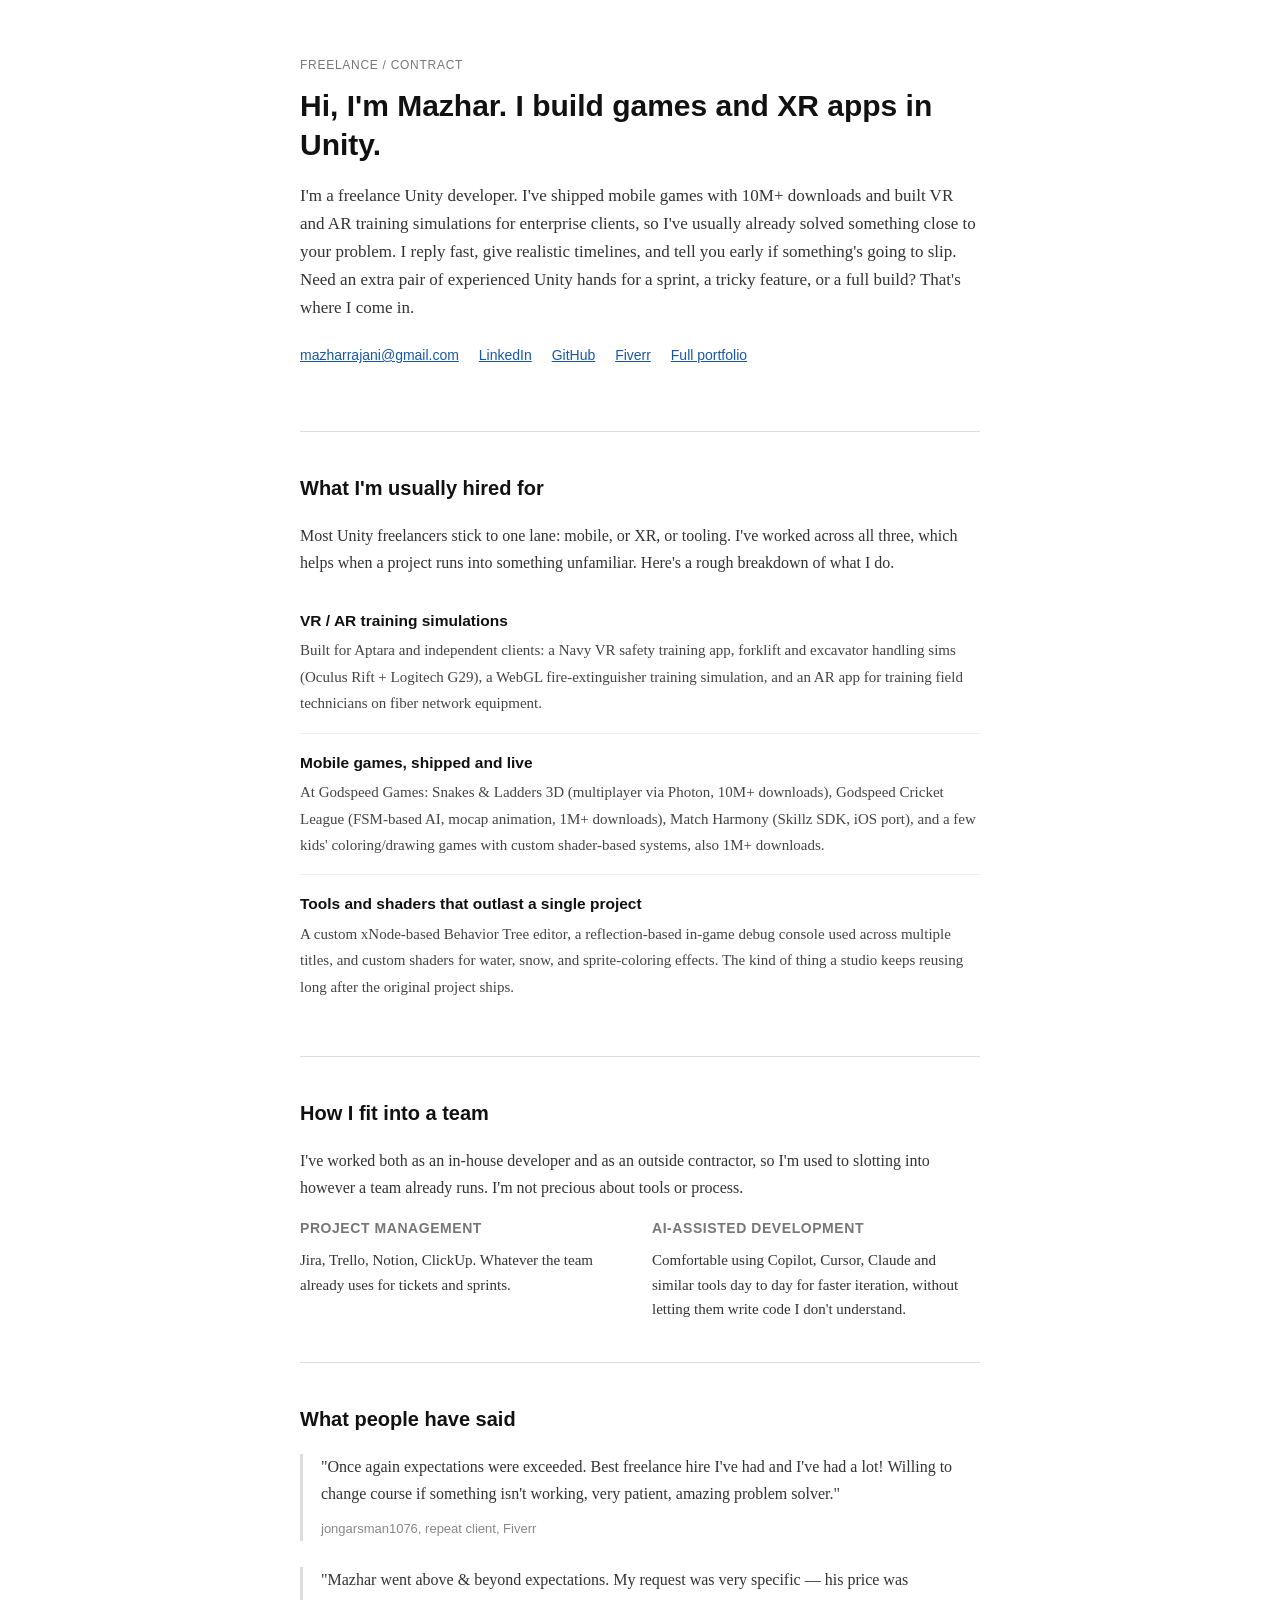
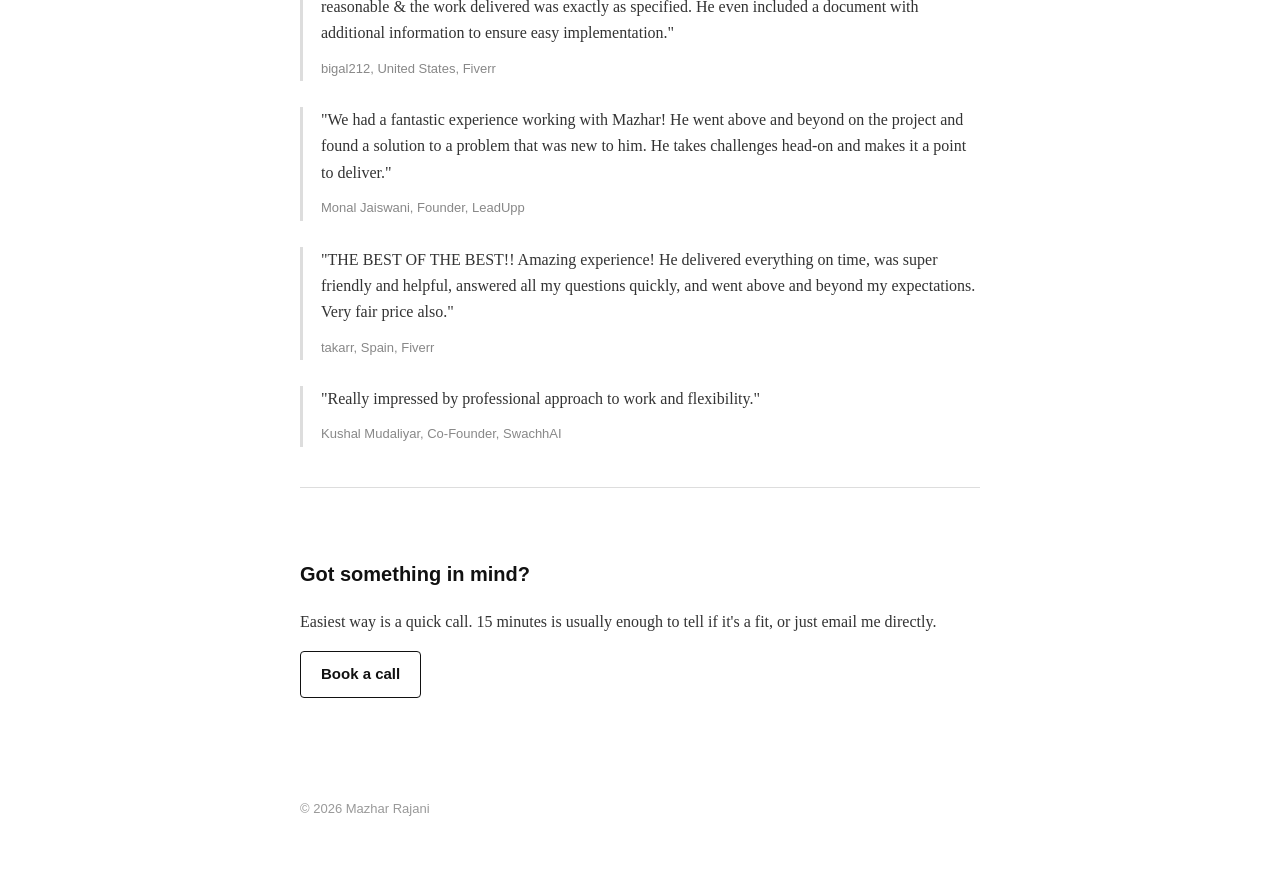
==== freelance/index.html @ adb04e21 "updates" ====
<!DOCTYPE html>
<html lang="en">
<head>
<meta charset="UTF-8">
<meta name="viewport" content="width=device-width, initial-scale=1.0">
<title>Mazhar Rajani - Freelance Unity Developer</title>
<meta name="description" content="Mazhar Rajani, freelance Unity developer. Mobile games, VR/AR training sims, custom tools and shaders.">
<style>
  body {
    margin: 0;
    padding: 0 20px;
    background: #ffffff;
    color: #222222;
    font-family: Georgia, "Times New Roman", serif;
    line-height: 1.65;
  }
  .wrap {
    max-width: 680px;
    margin: 0 auto;
  }
  a {
    color: #1857a8;
  }
  a:hover {
    color: #0d3a75;
  }
  h1, h2 {
    font-family: -apple-system, BlinkMacSystemFont, "Segoe UI", Roboto, Helvetica, Arial, sans-serif;
    font-weight: 700;
    color: #111111;
  }
  header {
    padding: 56px 0 24px;
  }
  header p.tag {
    font-family: -apple-system, BlinkMacSystemFont, "Segoe UI", Roboto, Helvetica, Arial, sans-serif;
    text-transform: uppercase;
    letter-spacing: 0.06em;
    font-size: 12px;
    color: #777;
    margin: 0 0 10px;
  }
  h1 {
    font-size: 30px;
    margin: 0 0 18px;
    line-height: 1.3;
  }
  header p.intro {
    font-size: 17px;
    color: #333;
  }
  .links {
    margin-top: 22px;
    font-family: -apple-system, BlinkMacSystemFont, "Segoe UI", Roboto, Helvetica, Arial, sans-serif;
    font-size: 14px;
  }
  .links a {
    margin-right: 16px;
  }
  hr {
    border: none;
    border-top: 1px solid #ddd;
    margin: 40px 0;
  }
  h2 {
    font-size: 20px;
    margin: 0 0 18px;
  }
  section p {
    font-size: 16px;
    color: #333;
  }
  ul.work-list {
    list-style: none;
    padding: 0;
    margin: 0;
  }
  ul.work-list li {
    padding: 16px 0;
    border-bottom: 1px solid #eee;
  }
  ul.work-list li:last-child {
    border-bottom: none;
  }
  ul.work-list .title {
    font-family: -apple-system, BlinkMacSystemFont, "Segoe UI", Roboto, Helvetica, Arial, sans-serif;
    font-weight: 700;
    font-size: 15.5px;
    color: #111;
    display: block;
    margin-bottom: 4px;
  }
  ul.work-list .detail {
    font-size: 15px;
    color: #444;
  }
  .tools-grid {
    display: grid;
    grid-template-columns: 1fr 1fr;
    gap: 24px;
  }
  @media (max-width: 500px) {
    .tools-grid { grid-template-columns: 1fr; }
  }
  .tools-grid h3 {
    font-family: -apple-system, BlinkMacSystemFont, "Segoe UI", Roboto, Helvetica, Arial, sans-serif;
    font-size: 14px;
    text-transform: uppercase;
    letter-spacing: 0.04em;
    color: #777;
    margin: 0 0 8px;
  }
  .tools-grid p {
    font-size: 15px;
    margin: 0;
    color: #333;
  }
  blockquote {
    margin: 0 0 26px;
    padding-left: 18px;
    border-left: 3px solid #ddd;
    font-size: 16px;
    color: #333;
  }
  blockquote p {
    margin: 0 0 8px;
    font-size: 16px;
    color: #333;
  }
  blockquote cite {
    font-style: normal;
    font-family: -apple-system, BlinkMacSystemFont, "Segoe UI", Roboto, Helvetica, Arial, sans-serif;
    font-size: 13px;
    color: #888;
  }
  .cta {
    padding: 30px 0 60px;
  }
  .cta p {
    font-size: 16px;
  }
  .btn {
    display: inline-block;
    font-family: -apple-system, BlinkMacSystemFont, "Segoe UI", Roboto, Helvetica, Arial, sans-serif;
    font-weight: 600;
    font-size: 15px;
    padding: 10px 20px;
    border: 1px solid #111;
    color: #111;
    text-decoration: none;
    border-radius: 4px;
  }
  .btn:hover {
    background: #111;
    color: #fff;
  }
  footer {
    padding: 24px 0 60px;
    font-family: -apple-system, BlinkMacSystemFont, "Segoe UI", Roboto, Helvetica, Arial, sans-serif;
    font-size: 13px;
    color: #999;
  }
</style>
</head>
<body>
<div class="wrap">

  <header>
    <p class="tag">Freelance / Contract</p>
    <h1>Hi, I'm Mazhar. I build games and XR apps in Unity.</h1>
    <p class="intro">I'm a freelance Unity developer. I've shipped mobile games with 10M+ downloads and built VR and AR training simulations for enterprise clients, so I've usually already solved something close to your problem. I reply fast, give realistic timelines, and tell you early if something's going to slip. Need an extra pair of experienced Unity hands for a sprint, a tricky feature, or a full build? That's where I come in.</p>
    <div class="links">
      <a href="mailto:mazharrajani@gmail.com">mazharrajani@gmail.com</a>
      <a href="https://www.linkedin.com/in/mazharrajani" target="_blank" rel="noopener">LinkedIn</a>
      <a href="https://github.com/Mazhar-Rajani" target="_blank" rel="noopener">GitHub</a>
      <a href="https://www.fiverr.com/mazharrajani" target="_blank" rel="noopener">Fiverr</a>
      <a href="https://mazhar-rajani.github.io" target="_blank" rel="noopener">Full portfolio</a>
    </div>
  </header>

  <hr>

  <section>
    <h2>What I'm usually hired for</h2>
    <p>Most Unity freelancers stick to one lane: mobile, or XR, or tooling. I've worked across all three, which helps when a project runs into something unfamiliar. Here's a rough breakdown of what I do.</p>
    <ul class="work-list">
      <li>
        <span class="title">VR / AR training simulations</span>
        <span class="detail">Built for Aptara and independent clients: a Navy VR safety training app, forklift and excavator handling sims (Oculus Rift + Logitech G29), a WebGL fire-extinguisher training simulation, and an AR app for training field technicians on fiber network equipment.</span>
      </li>
      <li>
        <span class="title">Mobile games, shipped and live</span>
        <span class="detail">At Godspeed Games: Snakes & Ladders 3D (multiplayer via Photon, 10M+ downloads), Godspeed Cricket League (FSM-based AI, mocap animation, 1M+ downloads), Match Harmony (Skillz SDK, iOS port), and a few kids' coloring/drawing games with custom shader-based systems, also 1M+ downloads.</span>
      </li>
      <li>
        <span class="title">Tools and shaders that outlast a single project</span>
        <span class="detail">A custom xNode-based Behavior Tree editor, a reflection-based in-game debug console used across multiple titles, and custom shaders for water, snow, and sprite-coloring effects. The kind of thing a studio keeps reusing long after the original project ships.</span>
      </li>
    </ul>
  </section>

  <hr>

  <section>
    <h2>How I fit into a team</h2>
    <p>I've worked both as an in-house developer and as an outside contractor, so I'm used to slotting into however a team already runs. I'm not precious about tools or process.</p>
    <div class="tools-grid">
      <div>
        <h3>Project management</h3>
        <p>Jira, Trello, Notion, ClickUp. Whatever the team already uses for tickets and sprints.</p>
      </div>
      <div>
        <h3>AI-assisted development</h3>
        <p>Comfortable using Copilot, Cursor, Claude and similar tools day to day for faster iteration, without letting them write code I don't understand.</p>
      </div>
    </div>
  </section>

  <hr>

  <section>
    <h2>What people have said</h2>
    <blockquote>
      <p>"Once again expectations were exceeded. Best freelance hire I've had and I've had a lot! Willing to change course if something isn't working, very patient, amazing problem solver."</p>
      <cite>jongarsman1076, repeat client, Fiverr</cite>
    </blockquote>
    <blockquote>
      <p>"Mazhar went above & beyond expectations. My request was very specific — his price was reasonable & the work delivered was exactly as specified. He even included a document with additional information to ensure easy implementation."</p>
      <cite>bigal212, United States, Fiverr</cite>
    </blockquote>
    <blockquote>
      <p>"We had a fantastic experience working with Mazhar! He went above and beyond on the project and found a solution to a problem that was new to him. He takes challenges head-on and makes it a point to deliver."</p>
      <cite>Monal Jaiswani, Founder, LeadUpp</cite>
    </blockquote>
    <blockquote>
      <p>"THE BEST OF THE BEST!! Amazing experience! He delivered everything on time, was super friendly and helpful, answered all my questions quickly, and went above and beyond my expectations. Very fair price also."</p>
      <cite>takarr, Spain, Fiverr</cite>
    </blockquote>
    <blockquote>
      <p>"Really impressed by professional approach to work and flexibility."</p>
      <cite>Kushal Mudaliyar, Co-Founder, SwachhAI</cite>
    </blockquote>
  </section>

  <hr>

  <section class="cta">
    <h2>Got something in mind?</h2>
    <p>Easiest way is a quick call. 15 minutes is usually enough to tell if it's a fit, or just email me directly.</p>
    <p><a class="btn" href="https://calendly.com/mazharrajani" target="_blank" rel="noopener">Book a call</a></p>
  </section>

  <footer>© 2026 Mazhar Rajani</footer>

</div>
</body>
</html>
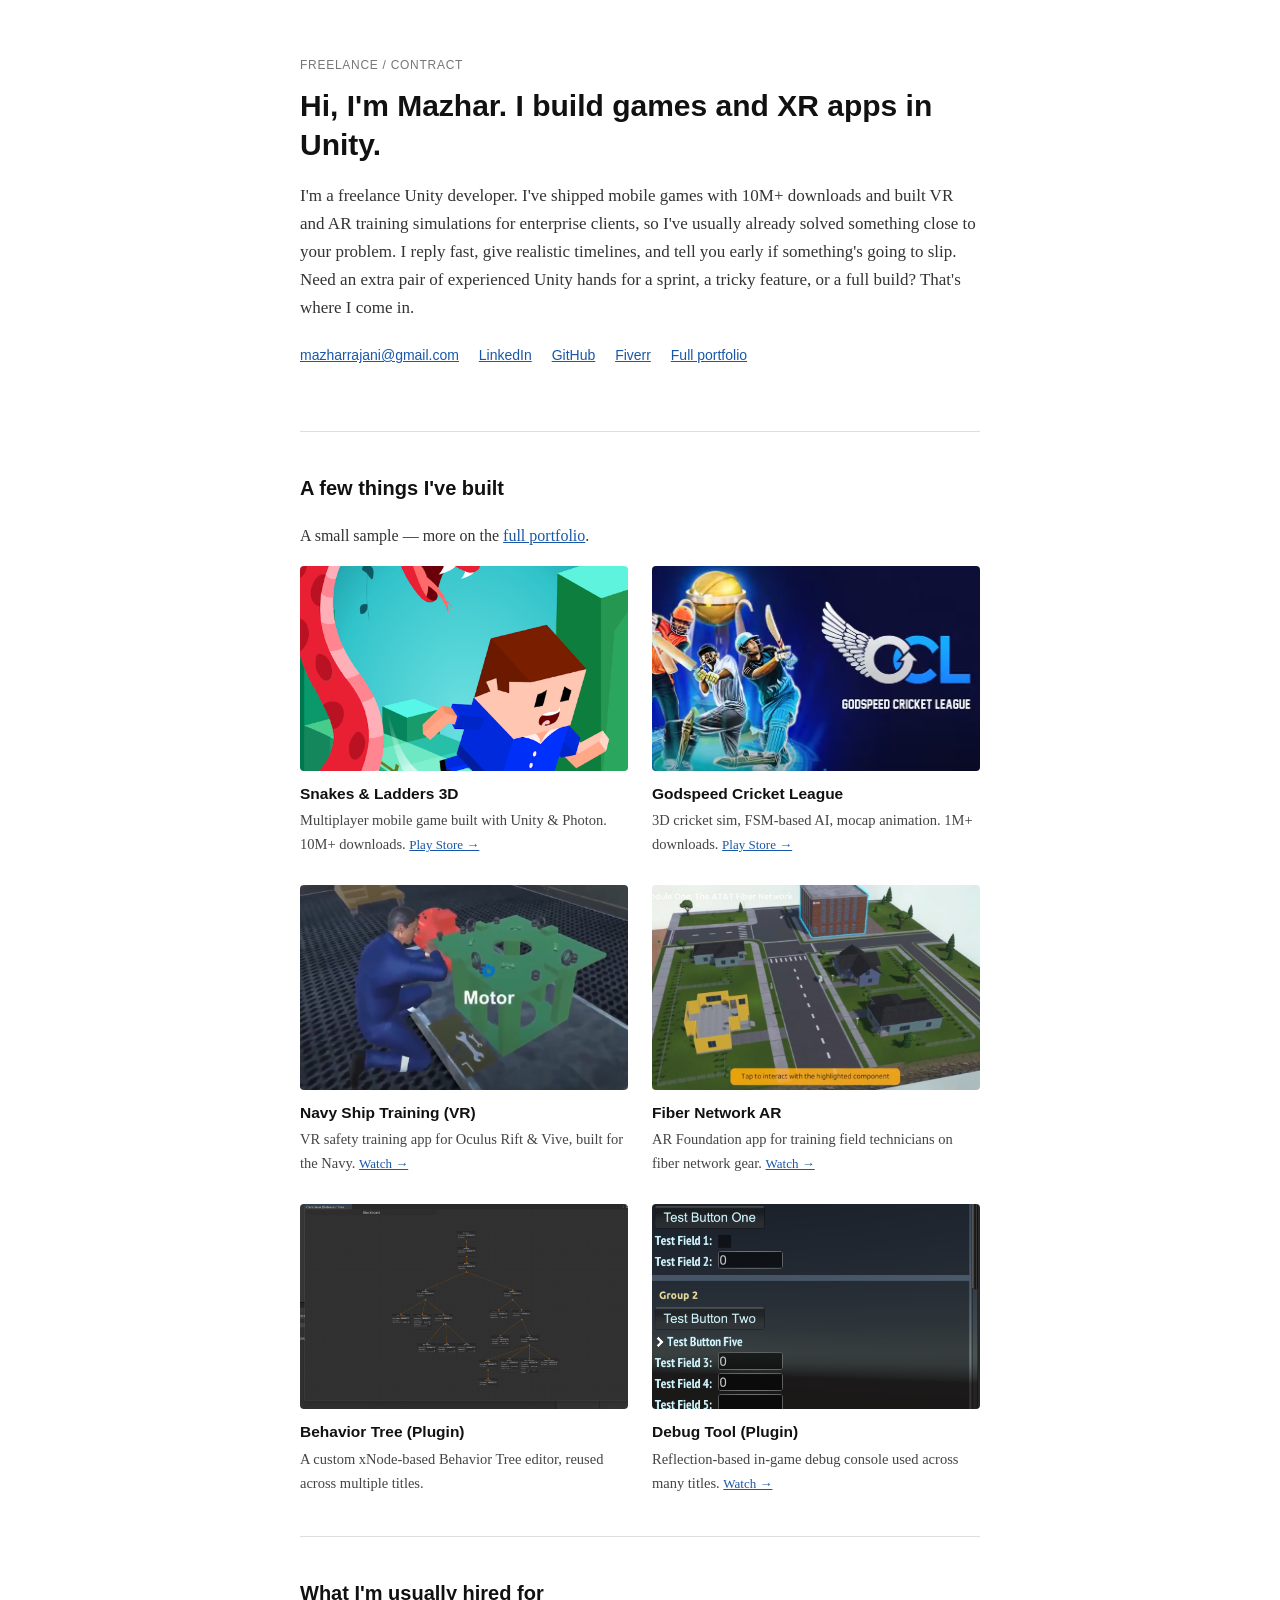
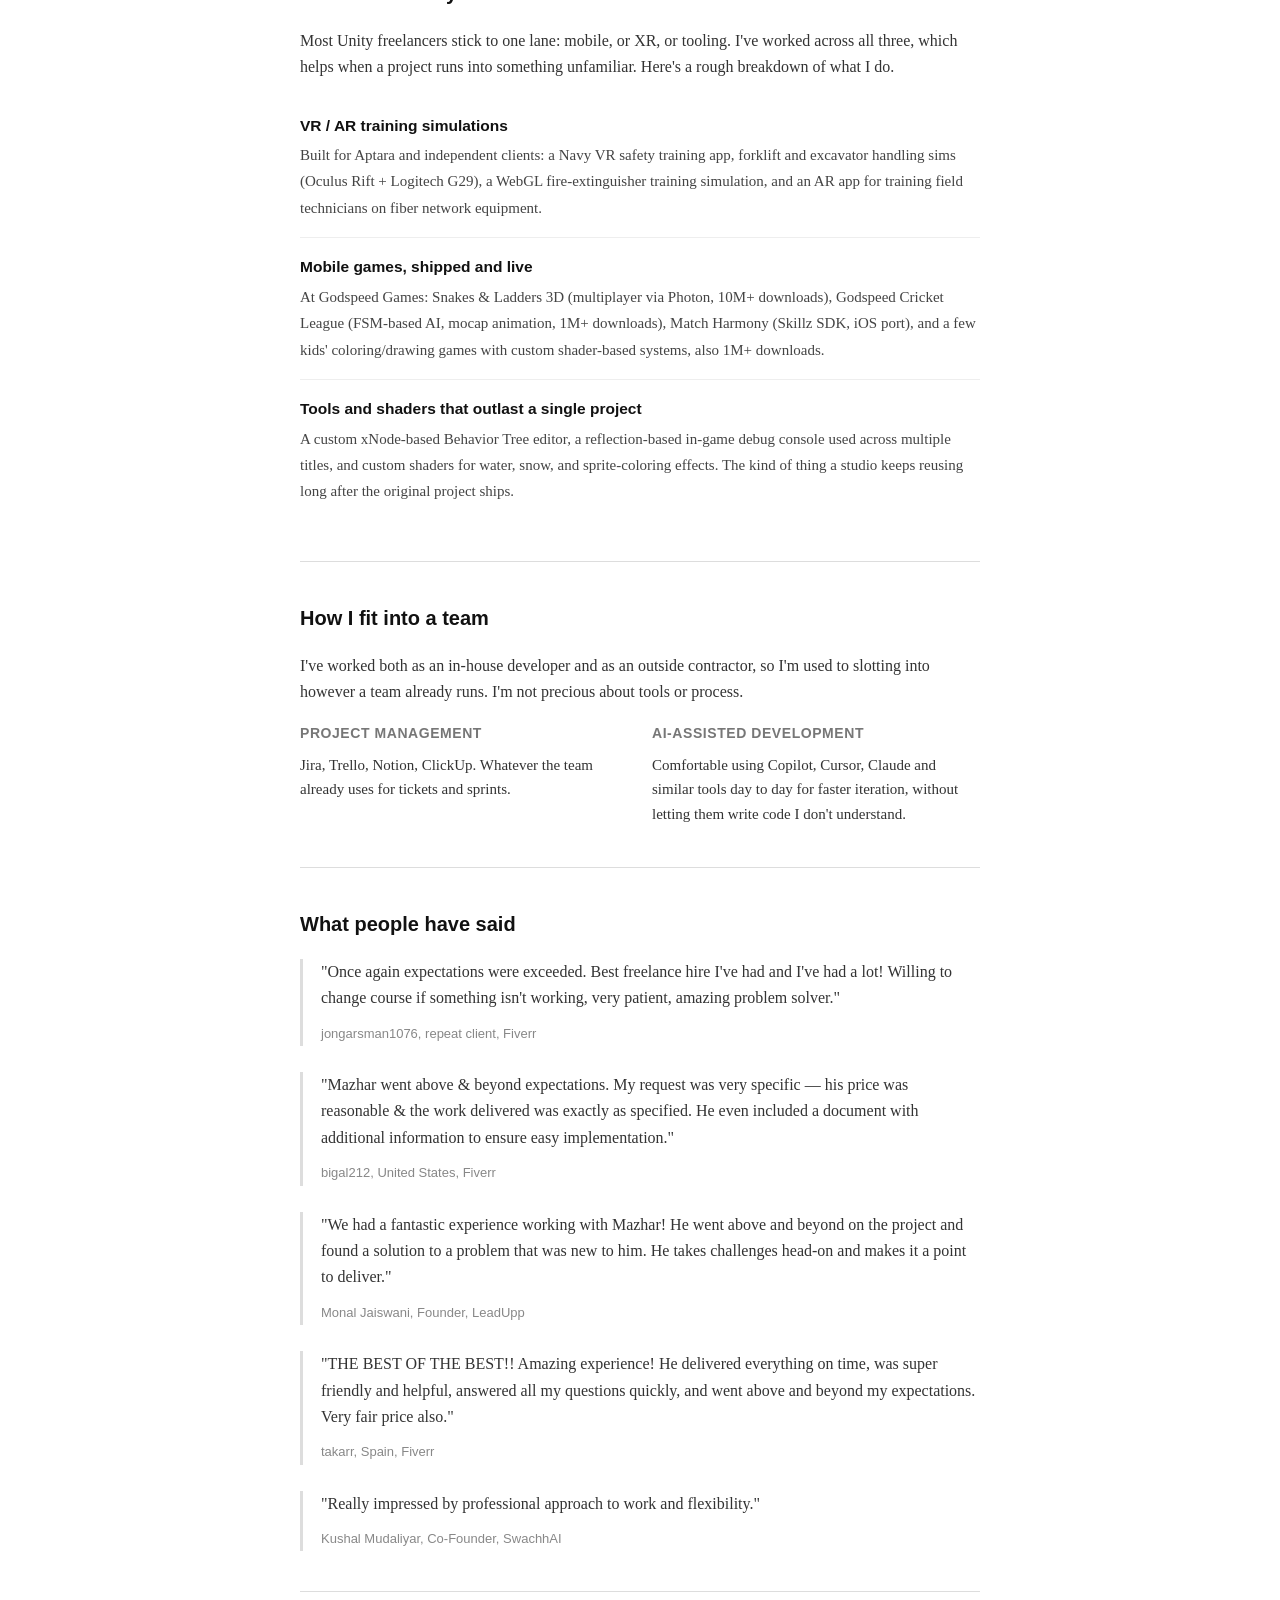
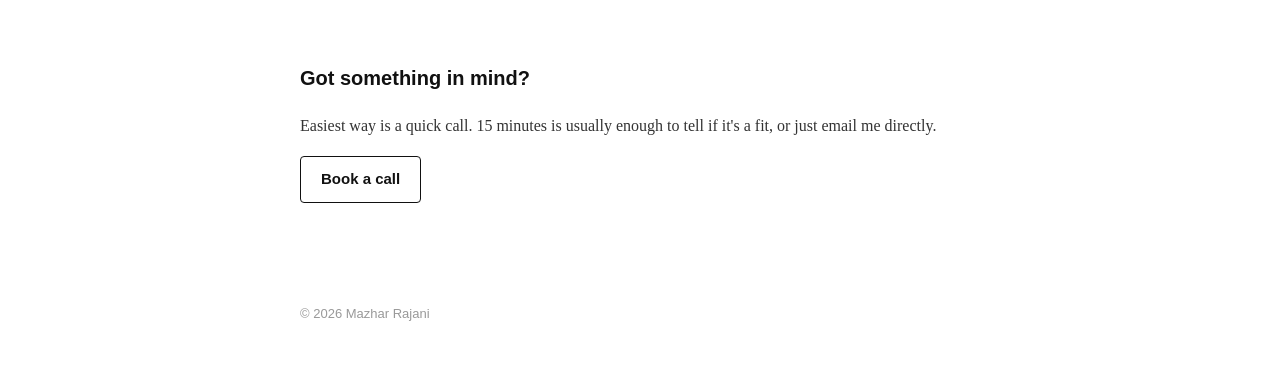
==== commit 21bebbd2: "Pre-format snapshot: commit outstanding work Committed before wiping the machine so nothing local is" ====
--- a/freelance/index.html
+++ b/freelance/index.html
@@ -102,6 +102,37 @@
   @media (max-width: 500px) {
     .tools-grid { grid-template-columns: 1fr; }
   }
+  .proj-grid {
+    display: grid;
+    grid-template-columns: 1fr 1fr;
+    gap: 28px 24px;
+  }
+  @media (max-width: 500px) {
+    .proj-grid { grid-template-columns: 1fr; }
+  }
+  .proj-card .proj-thumb {
+    display: block;
+    aspect-ratio: 16 / 10;
+    border-radius: 4px;
+    background-size: cover;
+    background-position: center;
+    background-color: #eee;
+  }
+  .proj-card p.proj-title {
+    font-family: -apple-system, BlinkMacSystemFont, "Segoe UI", Roboto, Helvetica, Arial, sans-serif;
+    font-weight: 700;
+    font-size: 15.5px;
+    color: #111;
+    margin: 10px 0 3px;
+  }
+  .proj-card p.proj-desc {
+    font-size: 14.5px;
+    color: #444;
+    margin: 0;
+  }
+  .proj-card p.proj-desc a {
+    font-size: 13px;
+  }
   .tools-grid h3 {
     font-family: -apple-system, BlinkMacSystemFont, "Segoe UI", Roboto, Helvetica, Arial, sans-serif;
     font-size: 14px;
@@ -177,6 +208,45 @@
       <a href="https://mazhar-rajani.github.io" target="_blank" rel="noopener">Full portfolio</a>
     </div>
   </header>
+
+  <hr>
+
+  <section>
+    <h2>A few things I've built</h2>
+    <p>A small sample &mdash; more on the <a href="https://mazhar-rajani.github.io" target="_blank" rel="noopener">full portfolio</a>.</p>
+    <div class="proj-grid">
+      <div class="proj-card">
+        <a class="proj-thumb" style="background-image:url('../assets/img/snl.png');" href="https://play.google.com/store/apps/details?id=com.idz.snakes.and.ladders.dice.board.games" target="_blank" rel="noopener"></a>
+        <p class="proj-title">Snakes & Ladders 3D</p>
+        <p class="proj-desc">Multiplayer mobile game built with Unity &amp; Photon. 10M+ downloads. <a href="https://play.google.com/store/apps/details?id=com.idz.snakes.and.ladders.dice.board.games" target="_blank" rel="noopener">Play Store &rarr;</a></p>
+      </div>
+      <div class="proj-card">
+        <a class="proj-thumb" style="background-image:url('../assets/img/gcl_1.png');" href="https://play.google.com/store/apps/details?id=com.godspeedgames.cricket" target="_blank" rel="noopener"></a>
+        <p class="proj-title">Godspeed Cricket League</p>
+        <p class="proj-desc">3D cricket sim, FSM-based AI, mocap animation. 1M+ downloads. <a href="https://play.google.com/store/apps/details?id=com.godspeedgames.cricket" target="_blank" rel="noopener">Play Store &rarr;</a></p>
+      </div>
+      <div class="proj-card">
+        <a class="proj-thumb" style="background-image:url('../assets/img/navy.png');" href="https://drive.google.com/file/d/1Udq8XPvte34j7uvpOfdeYWXh8hXE-z3F/view?usp=share_link" target="_blank" rel="noopener"></a>
+        <p class="proj-title">Navy Ship Training (VR)</p>
+        <p class="proj-desc">VR safety training app for Oculus Rift &amp; Vive, built for the Navy. <a href="https://drive.google.com/file/d/1Udq8XPvte34j7uvpOfdeYWXh8hXE-z3F/view?usp=share_link" target="_blank" rel="noopener">Watch &rarr;</a></p>
+      </div>
+      <div class="proj-card">
+        <a class="proj-thumb" style="background-image:url('../assets/img/fiber.jpg');" href="https://drive.google.com/file/d/1scSpaKQw1y_bJedtHDsHmkkl8OHkrGXG/view?usp=sharing" target="_blank" rel="noopener"></a>
+        <p class="proj-title">Fiber Network AR</p>
+        <p class="proj-desc">AR Foundation app for training field technicians on fiber network gear. <a href="https://drive.google.com/file/d/1scSpaKQw1y_bJedtHDsHmkkl8OHkrGXG/view?usp=sharing" target="_blank" rel="noopener">Watch &rarr;</a></p>
+      </div>
+      <div class="proj-card">
+        <div class="proj-thumb" style="background-image:url('../assets/img/bt.png');"></div>
+        <p class="proj-title">Behavior Tree (Plugin)</p>
+        <p class="proj-desc">A custom xNode-based Behavior Tree editor, reused across multiple titles.</p>
+      </div>
+      <div class="proj-card">
+        <a class="proj-thumb" style="background-image:url('../assets/img/devtool.png');" href="https://drive.google.com/file/d/1FywCTrSqEVWQd4TdiFviIB8CPfP20DFM/view?usp=share_link" target="_blank" rel="noopener"></a>
+        <p class="proj-title">Debug Tool (Plugin)</p>
+        <p class="proj-desc">Reflection-based in-game debug console used across many titles. <a href="https://drive.google.com/file/d/1FywCTrSqEVWQd4TdiFviIB8CPfP20DFM/view?usp=share_link" target="_blank" rel="noopener">Watch &rarr;</a></p>
+      </div>
+    </div>
+  </section>
 
   <hr>
 
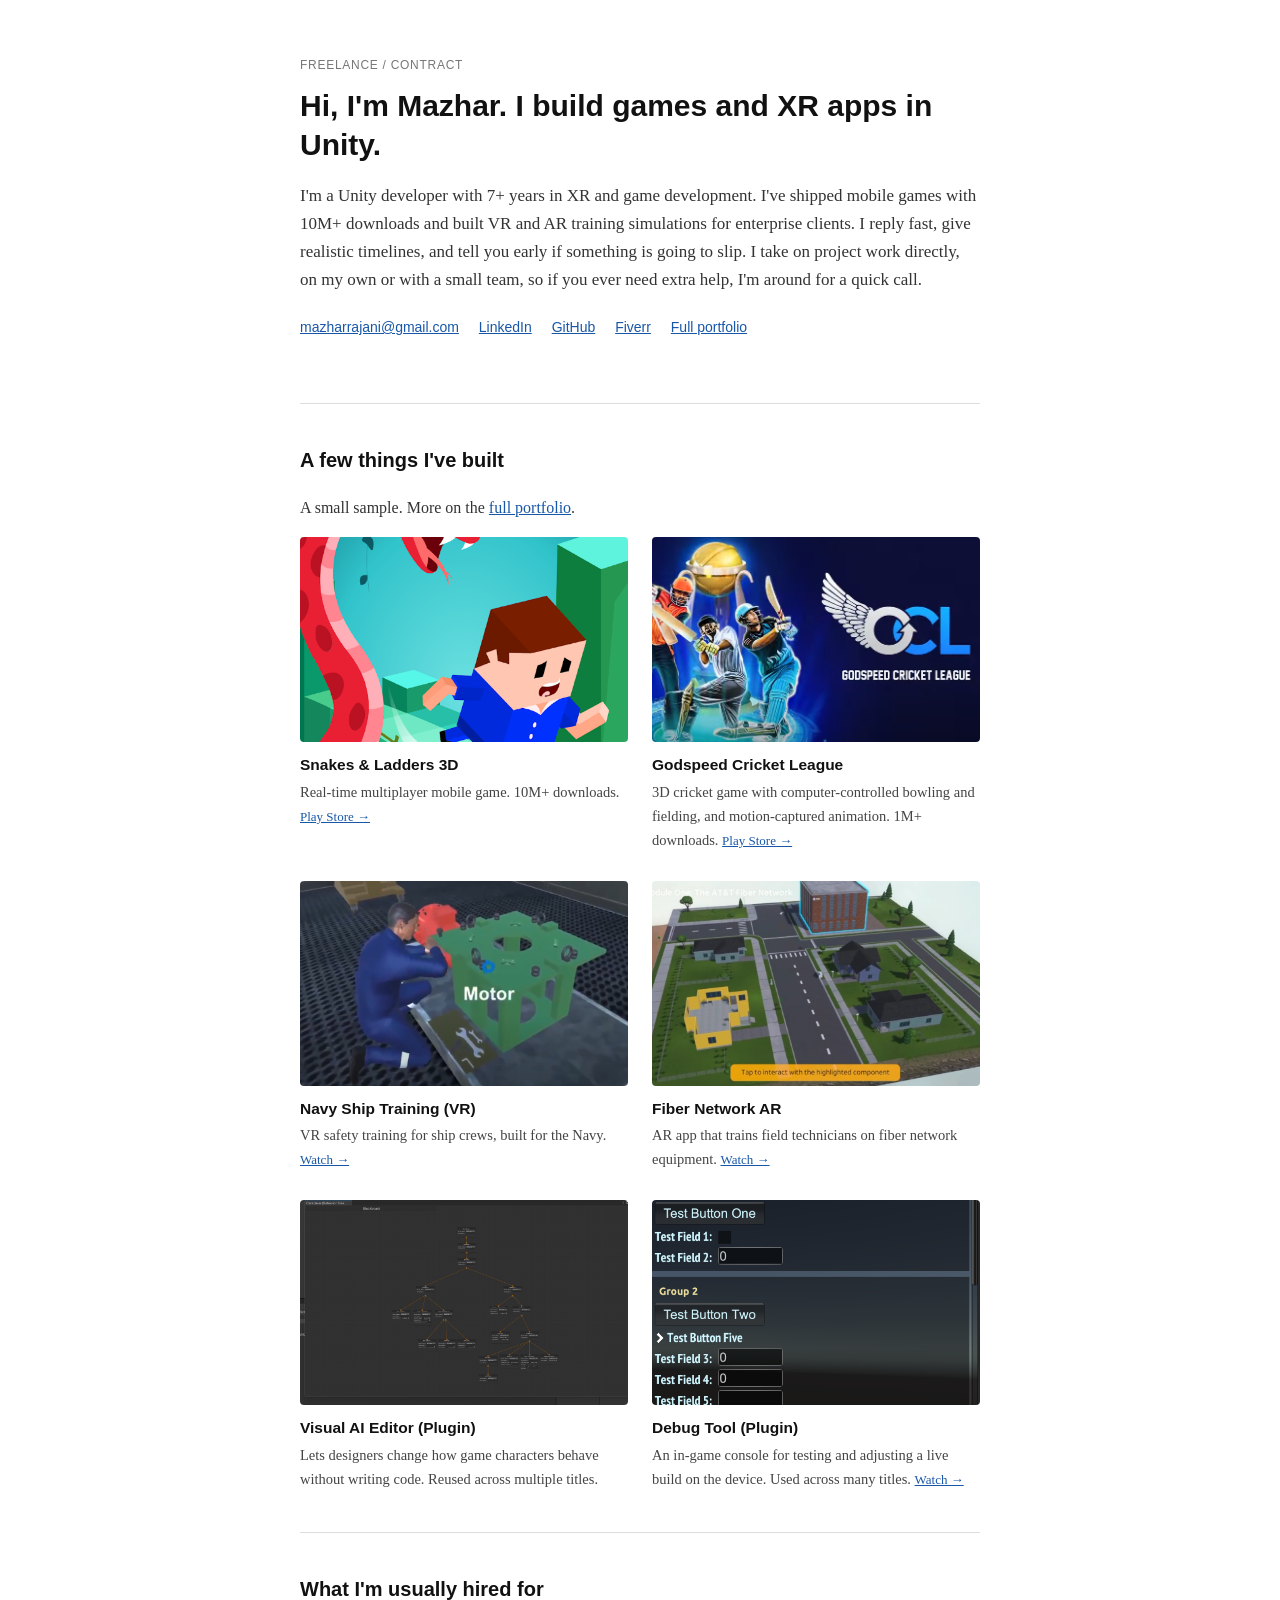
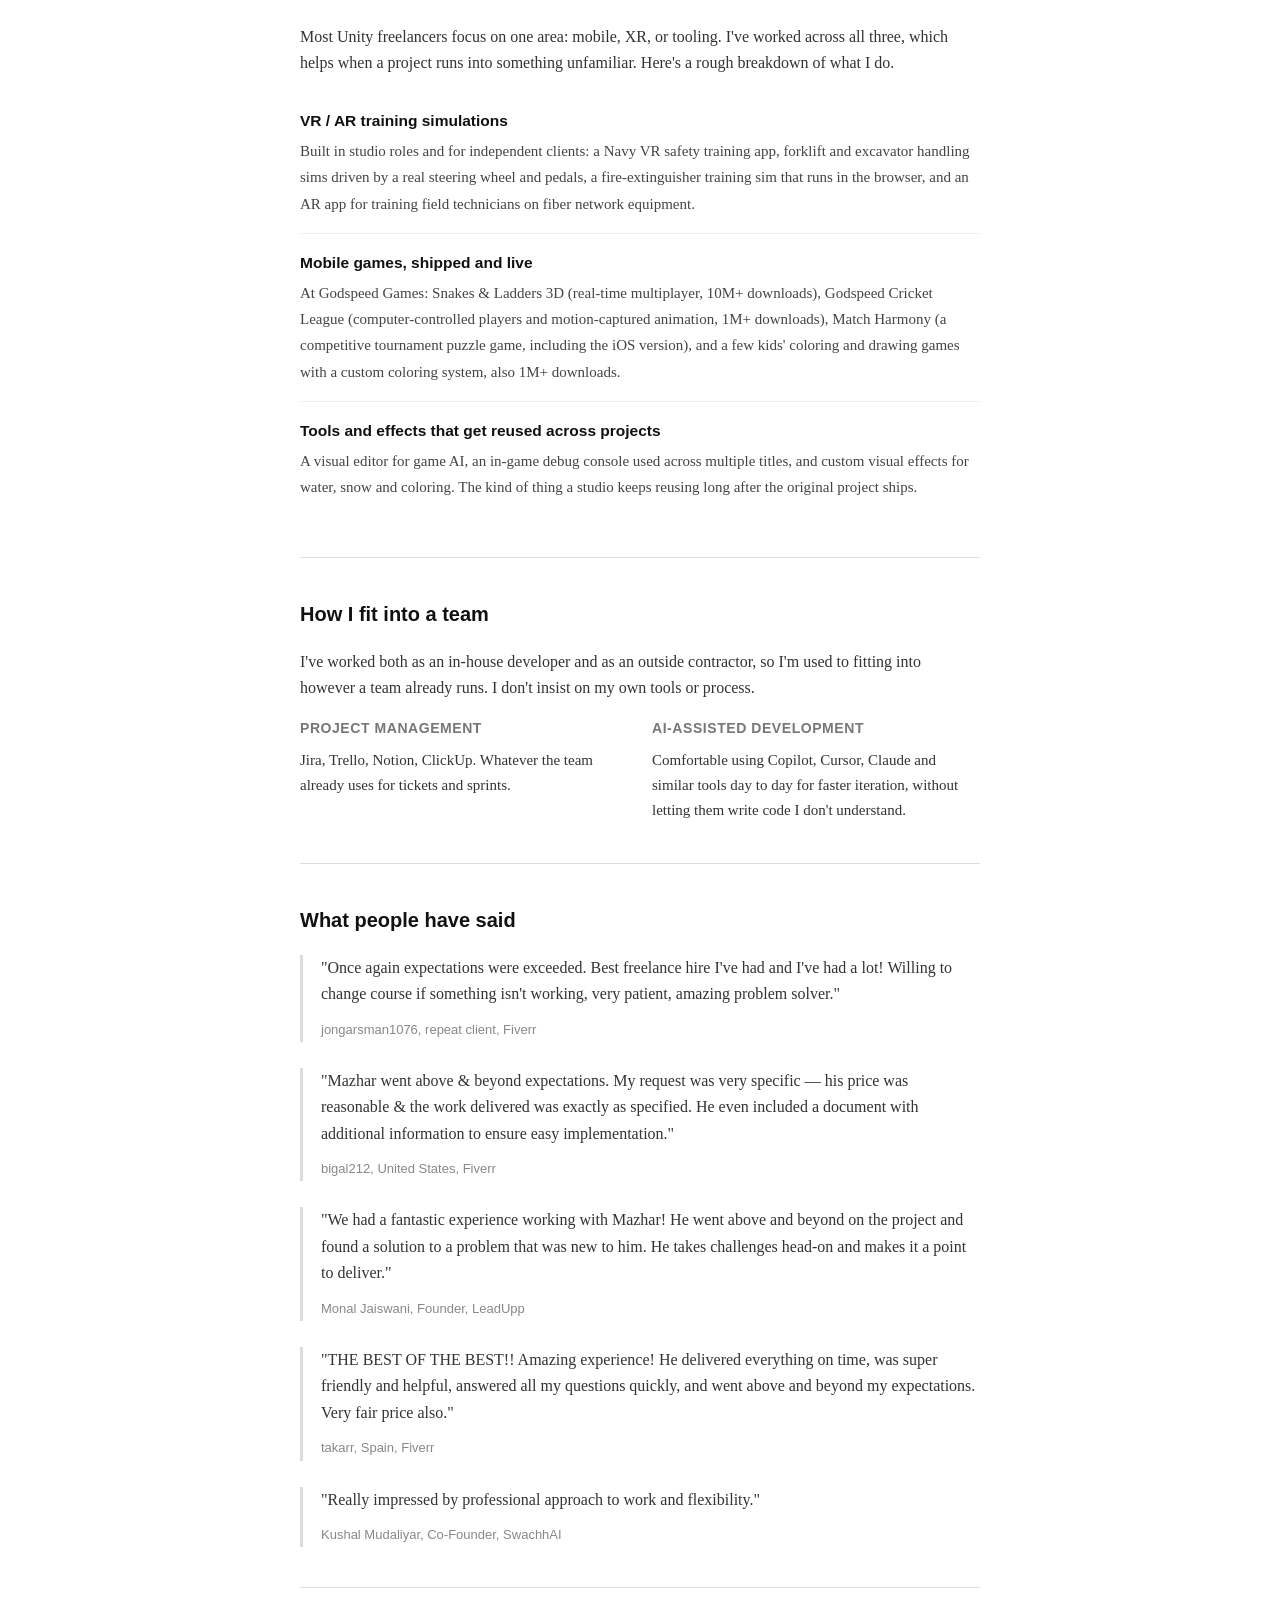
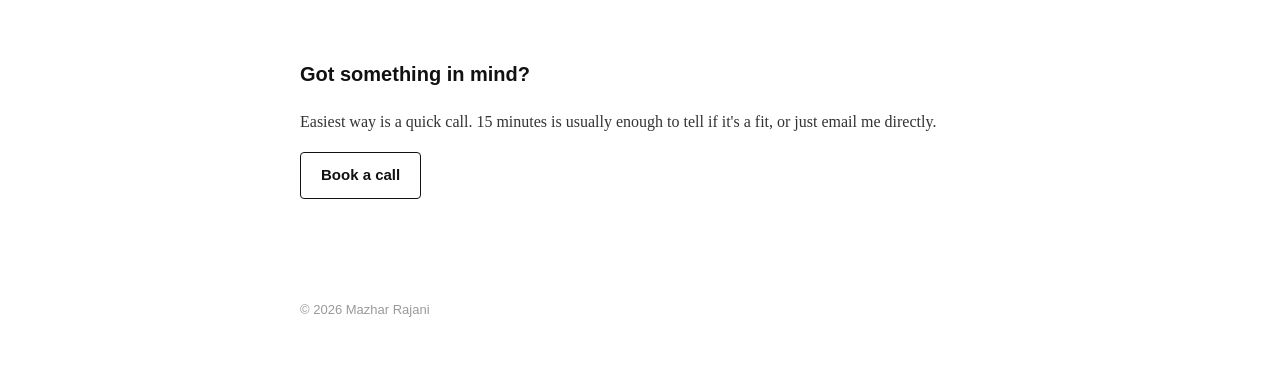
==== commit 6c337e8c: "Rewrite freelance page copy in plainer, client-facing language Co-Authored-By: Claude Opus 5 <norepl" ====
--- a/freelance/index.html
+++ b/freelance/index.html
@@ -4,7 +4,7 @@
 <meta charset="UTF-8">
 <meta name="viewport" content="width=device-width, initial-scale=1.0">
 <title>Mazhar Rajani - Freelance Unity Developer</title>
-<meta name="description" content="Mazhar Rajani, freelance Unity developer. Mobile games, VR/AR training sims, custom tools and shaders.">
+<meta name="description" content="Mazhar Rajani, freelance Unity developer. Mobile games, VR/AR training sims, custom tools and visual effects.">
 <style>
   body {
     margin: 0;
@@ -199,12 +199,12 @@
   <header>
     <p class="tag">Freelance / Contract</p>
     <h1>Hi, I'm Mazhar. I build games and XR apps in Unity.</h1>
-    <p class="intro">I'm a freelance Unity developer. I've shipped mobile games with 10M+ downloads and built VR and AR training simulations for enterprise clients, so I've usually already solved something close to your problem. I reply fast, give realistic timelines, and tell you early if something's going to slip. Need an extra pair of experienced Unity hands for a sprint, a tricky feature, or a full build? That's where I come in.</p>
+    <p class="intro">I'm a Unity developer with 7+ years in XR and game development. I've shipped mobile games with 10M+ downloads and built VR and AR training simulations for enterprise clients. I reply fast, give realistic timelines, and tell you early if something is going to slip. I take on project work directly, on my own or with a small team, so if you ever need extra help, I'm around for a quick call.</p>
     <div class="links">
       <a href="mailto:mazharrajani@gmail.com">mazharrajani@gmail.com</a>
       <a href="https://www.linkedin.com/in/mazharrajani" target="_blank" rel="noopener">LinkedIn</a>
       <a href="https://github.com/Mazhar-Rajani" target="_blank" rel="noopener">GitHub</a>
-      <a href="https://www.fiverr.com/mazharrajani" target="_blank" rel="noopener">Fiverr</a>
+      <a href="https://www.fiverr.com/s/R75zxYR" target="_blank" rel="noopener">Fiverr</a>
       <a href="https://mazhar-rajani.github.io" target="_blank" rel="noopener">Full portfolio</a>
     </div>
   </header>
@@ -213,37 +213,37 @@
 
   <section>
     <h2>A few things I've built</h2>
-    <p>A small sample &mdash; more on the <a href="https://mazhar-rajani.github.io" target="_blank" rel="noopener">full portfolio</a>.</p>
+    <p>A small sample. More on the <a href="https://mazhar-rajani.github.io" target="_blank" rel="noopener">full portfolio</a>.</p>
     <div class="proj-grid">
       <div class="proj-card">
         <a class="proj-thumb" style="background-image:url('../assets/img/snl.png');" href="https://play.google.com/store/apps/details?id=com.idz.snakes.and.ladders.dice.board.games" target="_blank" rel="noopener"></a>
         <p class="proj-title">Snakes & Ladders 3D</p>
-        <p class="proj-desc">Multiplayer mobile game built with Unity &amp; Photon. 10M+ downloads. <a href="https://play.google.com/store/apps/details?id=com.idz.snakes.and.ladders.dice.board.games" target="_blank" rel="noopener">Play Store &rarr;</a></p>
+        <p class="proj-desc">Real-time multiplayer mobile game. 10M+ downloads. <a href="https://play.google.com/store/apps/details?id=com.idz.snakes.and.ladders.dice.board.games" target="_blank" rel="noopener">Play Store &rarr;</a></p>
       </div>
       <div class="proj-card">
         <a class="proj-thumb" style="background-image:url('../assets/img/gcl_1.png');" href="https://play.google.com/store/apps/details?id=com.godspeedgames.cricket" target="_blank" rel="noopener"></a>
         <p class="proj-title">Godspeed Cricket League</p>
-        <p class="proj-desc">3D cricket sim, FSM-based AI, mocap animation. 1M+ downloads. <a href="https://play.google.com/store/apps/details?id=com.godspeedgames.cricket" target="_blank" rel="noopener">Play Store &rarr;</a></p>
+        <p class="proj-desc">3D cricket game with computer-controlled bowling and fielding, and motion-captured animation. 1M+ downloads. <a href="https://play.google.com/store/apps/details?id=com.godspeedgames.cricket" target="_blank" rel="noopener">Play Store &rarr;</a></p>
       </div>
       <div class="proj-card">
         <a class="proj-thumb" style="background-image:url('../assets/img/navy.png');" href="https://drive.google.com/file/d/1Udq8XPvte34j7uvpOfdeYWXh8hXE-z3F/view?usp=share_link" target="_blank" rel="noopener"></a>
         <p class="proj-title">Navy Ship Training (VR)</p>
-        <p class="proj-desc">VR safety training app for Oculus Rift &amp; Vive, built for the Navy. <a href="https://drive.google.com/file/d/1Udq8XPvte34j7uvpOfdeYWXh8hXE-z3F/view?usp=share_link" target="_blank" rel="noopener">Watch &rarr;</a></p>
+        <p class="proj-desc">VR safety training for ship crews, built for the Navy. <a href="https://drive.google.com/file/d/1Udq8XPvte34j7uvpOfdeYWXh8hXE-z3F/view?usp=share_link" target="_blank" rel="noopener">Watch &rarr;</a></p>
       </div>
       <div class="proj-card">
         <a class="proj-thumb" style="background-image:url('../assets/img/fiber.jpg');" href="https://drive.google.com/file/d/1scSpaKQw1y_bJedtHDsHmkkl8OHkrGXG/view?usp=sharing" target="_blank" rel="noopener"></a>
         <p class="proj-title">Fiber Network AR</p>
-        <p class="proj-desc">AR Foundation app for training field technicians on fiber network gear. <a href="https://drive.google.com/file/d/1scSpaKQw1y_bJedtHDsHmkkl8OHkrGXG/view?usp=sharing" target="_blank" rel="noopener">Watch &rarr;</a></p>
+        <p class="proj-desc">AR app that trains field technicians on fiber network equipment. <a href="https://drive.google.com/file/d/1scSpaKQw1y_bJedtHDsHmkkl8OHkrGXG/view?usp=sharing" target="_blank" rel="noopener">Watch &rarr;</a></p>
       </div>
       <div class="proj-card">
         <div class="proj-thumb" style="background-image:url('../assets/img/bt.png');"></div>
-        <p class="proj-title">Behavior Tree (Plugin)</p>
-        <p class="proj-desc">A custom xNode-based Behavior Tree editor, reused across multiple titles.</p>
+        <p class="proj-title">Visual AI Editor (Plugin)</p>
+        <p class="proj-desc">Lets designers change how game characters behave without writing code. Reused across multiple titles.</p>
       </div>
       <div class="proj-card">
         <a class="proj-thumb" style="background-image:url('../assets/img/devtool.png');" href="https://drive.google.com/file/d/1FywCTrSqEVWQd4TdiFviIB8CPfP20DFM/view?usp=share_link" target="_blank" rel="noopener"></a>
         <p class="proj-title">Debug Tool (Plugin)</p>
-        <p class="proj-desc">Reflection-based in-game debug console used across many titles. <a href="https://drive.google.com/file/d/1FywCTrSqEVWQd4TdiFviIB8CPfP20DFM/view?usp=share_link" target="_blank" rel="noopener">Watch &rarr;</a></p>
+        <p class="proj-desc">An in-game console for testing and adjusting a live build on the device. Used across many titles. <a href="https://drive.google.com/file/d/1FywCTrSqEVWQd4TdiFviIB8CPfP20DFM/view?usp=share_link" target="_blank" rel="noopener">Watch &rarr;</a></p>
       </div>
     </div>
   </section>
@@ -252,19 +252,19 @@
 
   <section>
     <h2>What I'm usually hired for</h2>
-    <p>Most Unity freelancers stick to one lane: mobile, or XR, or tooling. I've worked across all three, which helps when a project runs into something unfamiliar. Here's a rough breakdown of what I do.</p>
+    <p>Most Unity freelancers focus on one area: mobile, XR, or tooling. I've worked across all three, which helps when a project runs into something unfamiliar. Here's a rough breakdown of what I do.</p>
     <ul class="work-list">
       <li>
         <span class="title">VR / AR training simulations</span>
-        <span class="detail">Built for Aptara and independent clients: a Navy VR safety training app, forklift and excavator handling sims (Oculus Rift + Logitech G29), a WebGL fire-extinguisher training simulation, and an AR app for training field technicians on fiber network equipment.</span>
+        <span class="detail">Built in studio roles and for independent clients: a Navy VR safety training app, forklift and excavator handling sims driven by a real steering wheel and pedals, a fire-extinguisher training sim that runs in the browser, and an AR app for training field technicians on fiber network equipment.</span>
       </li>
       <li>
         <span class="title">Mobile games, shipped and live</span>
-        <span class="detail">At Godspeed Games: Snakes & Ladders 3D (multiplayer via Photon, 10M+ downloads), Godspeed Cricket League (FSM-based AI, mocap animation, 1M+ downloads), Match Harmony (Skillz SDK, iOS port), and a few kids' coloring/drawing games with custom shader-based systems, also 1M+ downloads.</span>
+        <span class="detail">At Godspeed Games: Snakes & Ladders 3D (real-time multiplayer, 10M+ downloads), Godspeed Cricket League (computer-controlled players and motion-captured animation, 1M+ downloads), Match Harmony (a competitive tournament puzzle game, including the iOS version), and a few kids' coloring and drawing games with a custom coloring system, also 1M+ downloads.</span>
       </li>
       <li>
-        <span class="title">Tools and shaders that outlast a single project</span>
-        <span class="detail">A custom xNode-based Behavior Tree editor, a reflection-based in-game debug console used across multiple titles, and custom shaders for water, snow, and sprite-coloring effects. The kind of thing a studio keeps reusing long after the original project ships.</span>
+        <span class="title">Tools and effects that get reused across projects</span>
+        <span class="detail">A visual editor for game AI, an in-game debug console used across multiple titles, and custom visual effects for water, snow and coloring. The kind of thing a studio keeps reusing long after the original project ships.</span>
       </li>
     </ul>
   </section>
@@ -273,7 +273,7 @@
 
   <section>
     <h2>How I fit into a team</h2>
-    <p>I've worked both as an in-house developer and as an outside contractor, so I'm used to slotting into however a team already runs. I'm not precious about tools or process.</p>
+    <p>I've worked both as an in-house developer and as an outside contractor, so I'm used to fitting into however a team already runs. I don't insist on my own tools or process.</p>
     <div class="tools-grid">
       <div>
         <h3>Project management</h3>
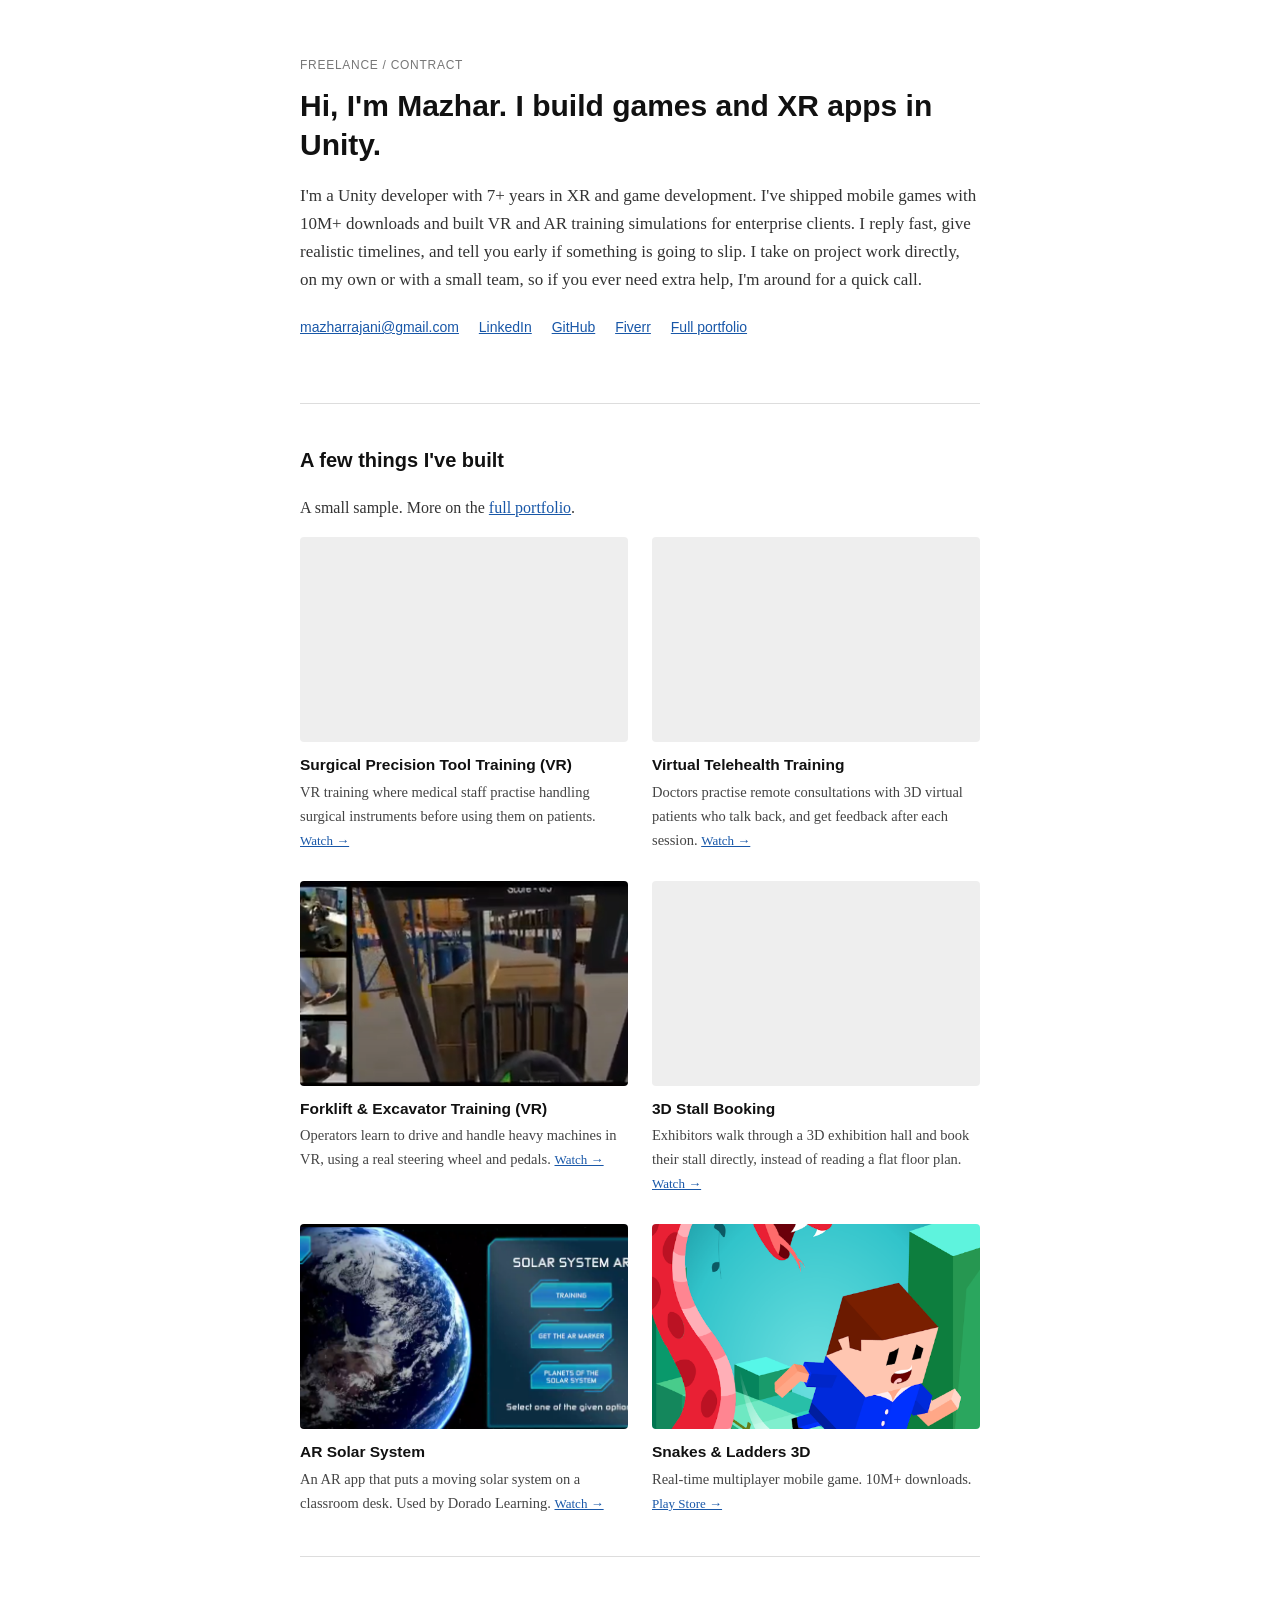
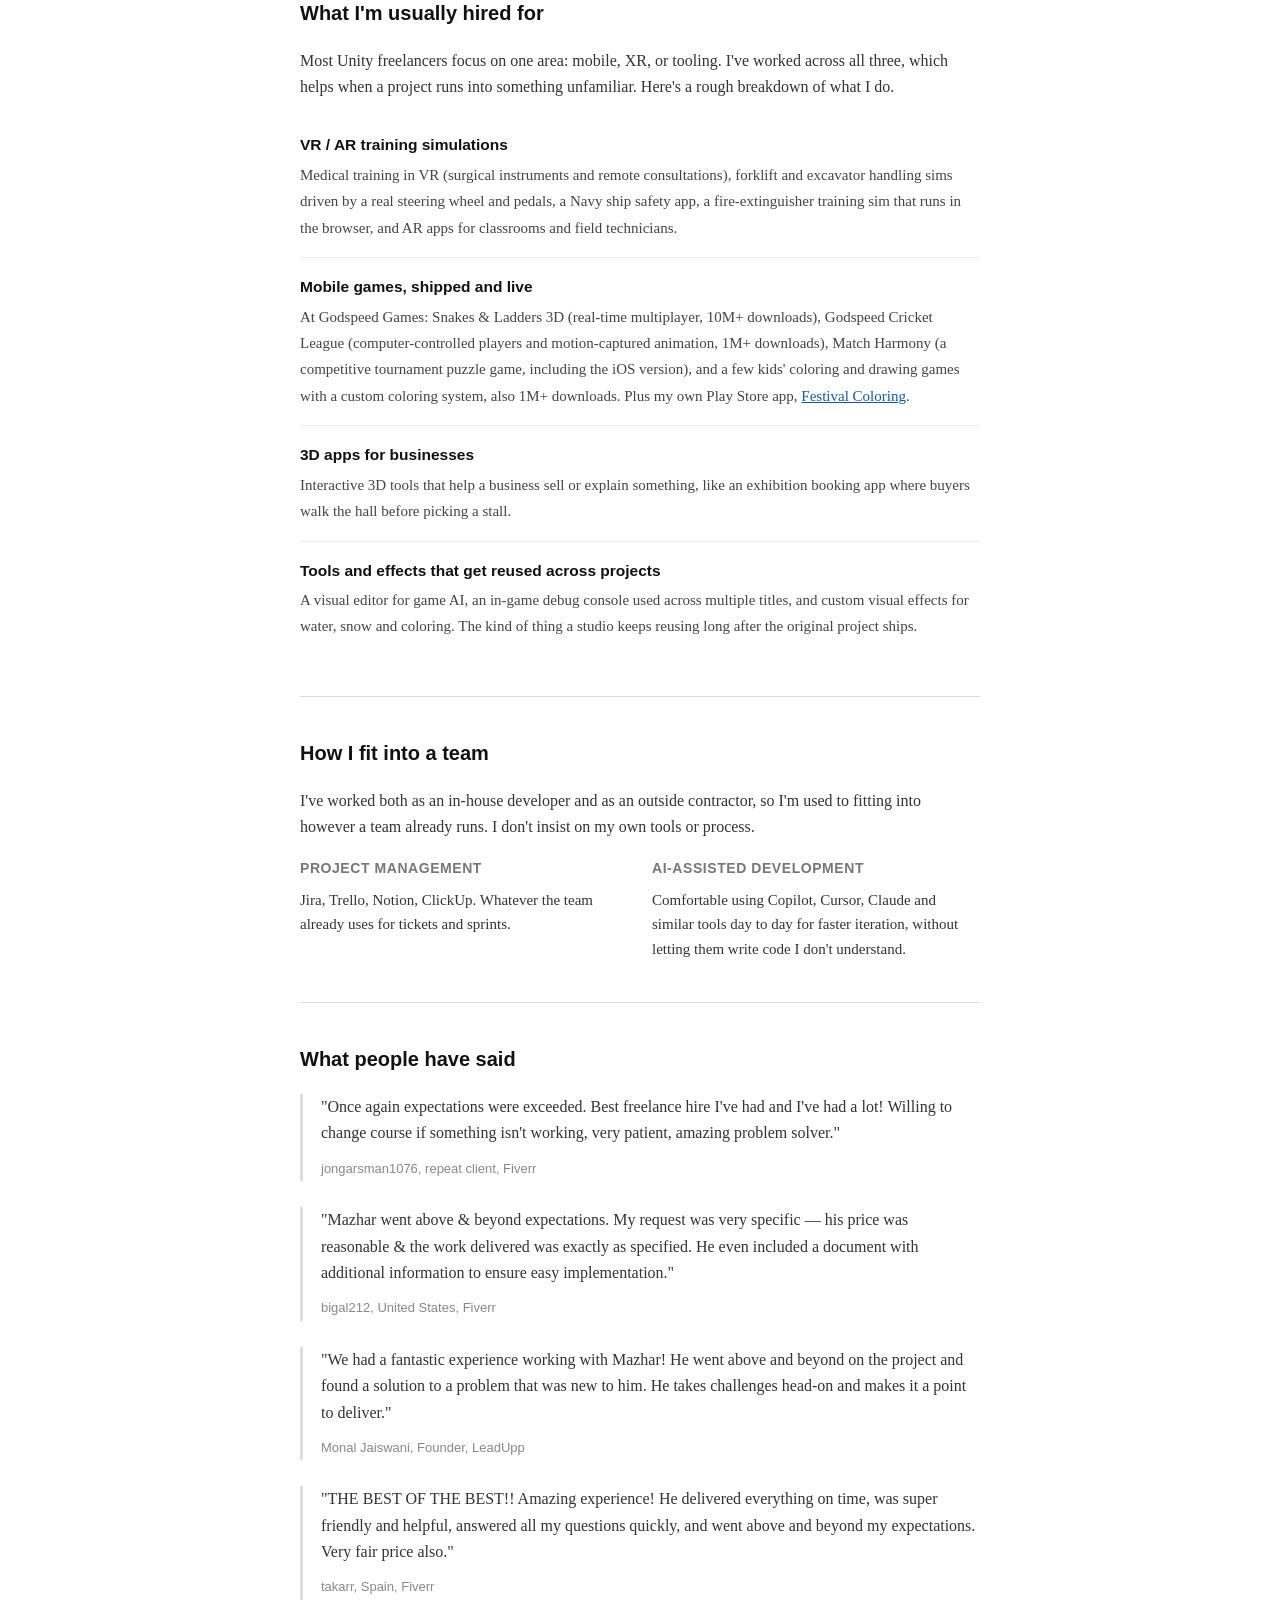
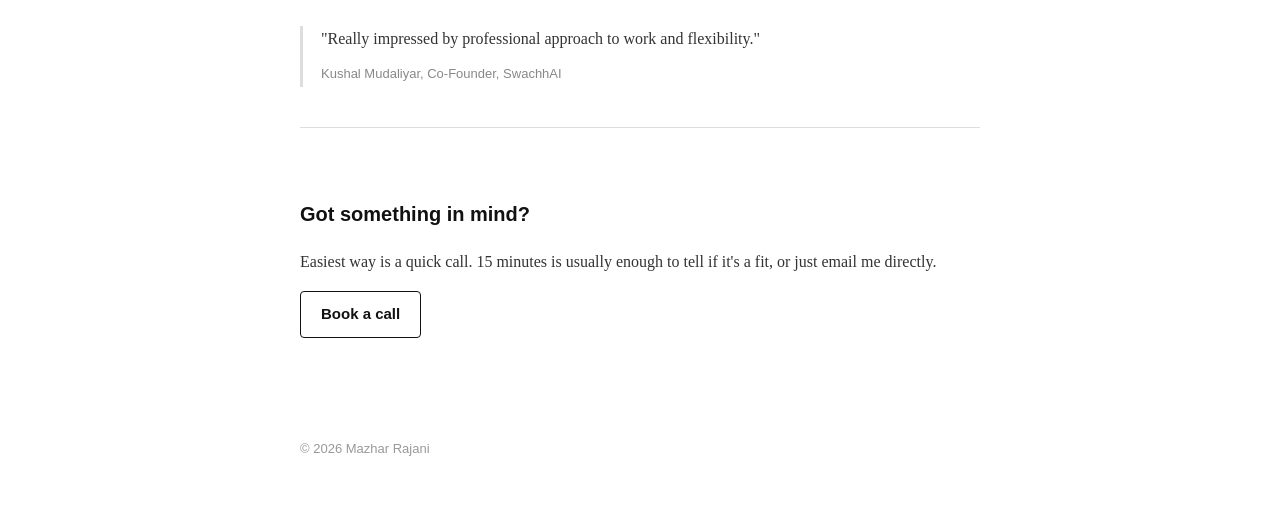
==== commit 58862caf: "Move freelance page to /work/ and redirect the old URL Co-Authored-By: Claude Opus 5 <noreply@anthro" ====
--- a/freelance/index.html
+++ b/freelance/index.html
@@ -2,326 +2,13 @@
 <html lang="en">
 <head>
 <meta charset="UTF-8">
-<meta name="viewport" content="width=device-width, initial-scale=1.0">
-<title>Mazhar Rajani - Freelance Unity Developer</title>
-<meta name="description" content="Mazhar Rajani, freelance Unity developer. Mobile games, VR/AR training sims, custom tools and visual effects.">
-<style>
-  body {
-    margin: 0;
-    padding: 0 20px;
-    background: #ffffff;
-    color: #222222;
-    font-family: Georgia, "Times New Roman", serif;
-    line-height: 1.65;
-  }
-  .wrap {
-    max-width: 680px;
-    margin: 0 auto;
-  }
-  a {
-    color: #1857a8;
-  }
-  a:hover {
-    color: #0d3a75;
-  }
-  h1, h2 {
-    font-family: -apple-system, BlinkMacSystemFont, "Segoe UI", Roboto, Helvetica, Arial, sans-serif;
-    font-weight: 700;
-    color: #111111;
-  }
-  header {
-    padding: 56px 0 24px;
-  }
-  header p.tag {
-    font-family: -apple-system, BlinkMacSystemFont, "Segoe UI", Roboto, Helvetica, Arial, sans-serif;
-    text-transform: uppercase;
-    letter-spacing: 0.06em;
-    font-size: 12px;
-    color: #777;
-    margin: 0 0 10px;
-  }
-  h1 {
-    font-size: 30px;
-    margin: 0 0 18px;
-    line-height: 1.3;
-  }
-  header p.intro {
-    font-size: 17px;
-    color: #333;
-  }
-  .links {
-    margin-top: 22px;
-    font-family: -apple-system, BlinkMacSystemFont, "Segoe UI", Roboto, Helvetica, Arial, sans-serif;
-    font-size: 14px;
-  }
-  .links a {
-    margin-right: 16px;
-  }
-  hr {
-    border: none;
-    border-top: 1px solid #ddd;
-    margin: 40px 0;
-  }
-  h2 {
-    font-size: 20px;
-    margin: 0 0 18px;
-  }
-  section p {
-    font-size: 16px;
-    color: #333;
-  }
-  ul.work-list {
-    list-style: none;
-    padding: 0;
-    margin: 0;
-  }
-  ul.work-list li {
-    padding: 16px 0;
-    border-bottom: 1px solid #eee;
-  }
-  ul.work-list li:last-child {
-    border-bottom: none;
-  }
-  ul.work-list .title {
-    font-family: -apple-system, BlinkMacSystemFont, "Segoe UI", Roboto, Helvetica, Arial, sans-serif;
-    font-weight: 700;
-    font-size: 15.5px;
-    color: #111;
-    display: block;
-    margin-bottom: 4px;
-  }
-  ul.work-list .detail {
-    font-size: 15px;
-    color: #444;
-  }
-  .tools-grid {
-    display: grid;
-    grid-template-columns: 1fr 1fr;
-    gap: 24px;
-  }
-  @media (max-width: 500px) {
-    .tools-grid { grid-template-columns: 1fr; }
-  }
-  .proj-grid {
-    display: grid;
-    grid-template-columns: 1fr 1fr;
-    gap: 28px 24px;
-  }
-  @media (max-width: 500px) {
-    .proj-grid { grid-template-columns: 1fr; }
-  }
-  .proj-card .proj-thumb {
-    display: block;
-    aspect-ratio: 16 / 10;
-    border-radius: 4px;
-    background-size: cover;
-    background-position: center;
-    background-color: #eee;
-  }
-  .proj-card p.proj-title {
-    font-family: -apple-system, BlinkMacSystemFont, "Segoe UI", Roboto, Helvetica, Arial, sans-serif;
-    font-weight: 700;
-    font-size: 15.5px;
-    color: #111;
-    margin: 10px 0 3px;
-  }
-  .proj-card p.proj-desc {
-    font-size: 14.5px;
-    color: #444;
-    margin: 0;
-  }
-  .proj-card p.proj-desc a {
-    font-size: 13px;
-  }
-  .tools-grid h3 {
-    font-family: -apple-system, BlinkMacSystemFont, "Segoe UI", Roboto, Helvetica, Arial, sans-serif;
-    font-size: 14px;
-    text-transform: uppercase;
-    letter-spacing: 0.04em;
-    color: #777;
-    margin: 0 0 8px;
-  }
-  .tools-grid p {
-    font-size: 15px;
-    margin: 0;
-    color: #333;
-  }
-  blockquote {
-    margin: 0 0 26px;
-    padding-left: 18px;
-    border-left: 3px solid #ddd;
-    font-size: 16px;
-    color: #333;
-  }
-  blockquote p {
-    margin: 0 0 8px;
-    font-size: 16px;
-    color: #333;
-  }
-  blockquote cite {
-    font-style: normal;
-    font-family: -apple-system, BlinkMacSystemFont, "Segoe UI", Roboto, Helvetica, Arial, sans-serif;
-    font-size: 13px;
-    color: #888;
-  }
-  .cta {
-    padding: 30px 0 60px;
-  }
-  .cta p {
-    font-size: 16px;
-  }
-  .btn {
-    display: inline-block;
-    font-family: -apple-system, BlinkMacSystemFont, "Segoe UI", Roboto, Helvetica, Arial, sans-serif;
-    font-weight: 600;
-    font-size: 15px;
-    padding: 10px 20px;
-    border: 1px solid #111;
-    color: #111;
-    text-decoration: none;
-    border-radius: 4px;
-  }
-  .btn:hover {
-    background: #111;
-    color: #fff;
-  }
-  footer {
-    padding: 24px 0 60px;
-    font-family: -apple-system, BlinkMacSystemFont, "Segoe UI", Roboto, Helvetica, Arial, sans-serif;
-    font-size: 13px;
-    color: #999;
-  }
-</style>
+<title>Mazhar Rajani - Work</title>
+<meta name="robots" content="noindex">
+<link rel="canonical" href="https://mazhar-rajani.github.io/work/">
+<meta http-equiv="refresh" content="0; url=../work/">
+<script>location.replace("../work/" + location.hash);</script>
 </head>
 <body>
-<div class="wrap">
-
-  <header>
-    <p class="tag">Freelance / Contract</p>
-    <h1>Hi, I'm Mazhar. I build games and XR apps in Unity.</h1>
-    <p class="intro">I'm a Unity developer with 7+ years in XR and game development. I've shipped mobile games with 10M+ downloads and built VR and AR training simulations for enterprise clients. I reply fast, give realistic timelines, and tell you early if something is going to slip. I take on project work directly, on my own or with a small team, so if you ever need extra help, I'm around for a quick call.</p>
-    <div class="links">
-      <a href="mailto:mazharrajani@gmail.com">mazharrajani@gmail.com</a>
-      <a href="https://www.linkedin.com/in/mazharrajani" target="_blank" rel="noopener">LinkedIn</a>
-      <a href="https://github.com/Mazhar-Rajani" target="_blank" rel="noopener">GitHub</a>
-      <a href="https://www.fiverr.com/s/R75zxYR" target="_blank" rel="noopener">Fiverr</a>
-      <a href="https://mazhar-rajani.github.io" target="_blank" rel="noopener">Full portfolio</a>
-    </div>
-  </header>
-
-  <hr>
-
-  <section>
-    <h2>A few things I've built</h2>
-    <p>A small sample. More on the <a href="https://mazhar-rajani.github.io" target="_blank" rel="noopener">full portfolio</a>.</p>
-    <div class="proj-grid">
-      <div class="proj-card">
-        <a class="proj-thumb" style="background-image:url('../assets/img/snl.png');" href="https://play.google.com/store/apps/details?id=com.idz.snakes.and.ladders.dice.board.games" target="_blank" rel="noopener"></a>
-        <p class="proj-title">Snakes & Ladders 3D</p>
-        <p class="proj-desc">Real-time multiplayer mobile game. 10M+ downloads. <a href="https://play.google.com/store/apps/details?id=com.idz.snakes.and.ladders.dice.board.games" target="_blank" rel="noopener">Play Store &rarr;</a></p>
-      </div>
-      <div class="proj-card">
-        <a class="proj-thumb" style="background-image:url('../assets/img/gcl_1.png');" href="https://play.google.com/store/apps/details?id=com.godspeedgames.cricket" target="_blank" rel="noopener"></a>
-        <p class="proj-title">Godspeed Cricket League</p>
-        <p class="proj-desc">3D cricket game with computer-controlled bowling and fielding, and motion-captured animation. 1M+ downloads. <a href="https://play.google.com/store/apps/details?id=com.godspeedgames.cricket" target="_blank" rel="noopener">Play Store &rarr;</a></p>
-      </div>
-      <div class="proj-card">
-        <a class="proj-thumb" style="background-image:url('../assets/img/navy.png');" href="https://drive.google.com/file/d/1Udq8XPvte34j7uvpOfdeYWXh8hXE-z3F/view?usp=share_link" target="_blank" rel="noopener"></a>
-        <p class="proj-title">Navy Ship Training (VR)</p>
-        <p class="proj-desc">VR safety training for ship crews, built for the Navy. <a href="https://drive.google.com/file/d/1Udq8XPvte34j7uvpOfdeYWXh8hXE-z3F/view?usp=share_link" target="_blank" rel="noopener">Watch &rarr;</a></p>
-      </div>
-      <div class="proj-card">
-        <a class="proj-thumb" style="background-image:url('../assets/img/fiber.jpg');" href="https://drive.google.com/file/d/1scSpaKQw1y_bJedtHDsHmkkl8OHkrGXG/view?usp=sharing" target="_blank" rel="noopener"></a>
-        <p class="proj-title">Fiber Network AR</p>
-        <p class="proj-desc">AR app that trains field technicians on fiber network equipment. <a href="https://drive.google.com/file/d/1scSpaKQw1y_bJedtHDsHmkkl8OHkrGXG/view?usp=sharing" target="_blank" rel="noopener">Watch &rarr;</a></p>
-      </div>
-      <div class="proj-card">
-        <div class="proj-thumb" style="background-image:url('../assets/img/bt.png');"></div>
-        <p class="proj-title">Visual AI Editor (Plugin)</p>
-        <p class="proj-desc">Lets designers change how game characters behave without writing code. Reused across multiple titles.</p>
-      </div>
-      <div class="proj-card">
-        <a class="proj-thumb" style="background-image:url('../assets/img/devtool.png');" href="https://drive.google.com/file/d/1FywCTrSqEVWQd4TdiFviIB8CPfP20DFM/view?usp=share_link" target="_blank" rel="noopener"></a>
-        <p class="proj-title">Debug Tool (Plugin)</p>
-        <p class="proj-desc">An in-game console for testing and adjusting a live build on the device. Used across many titles. <a href="https://drive.google.com/file/d/1FywCTrSqEVWQd4TdiFviIB8CPfP20DFM/view?usp=share_link" target="_blank" rel="noopener">Watch &rarr;</a></p>
-      </div>
-    </div>
-  </section>
-
-  <hr>
-
-  <section>
-    <h2>What I'm usually hired for</h2>
-    <p>Most Unity freelancers focus on one area: mobile, XR, or tooling. I've worked across all three, which helps when a project runs into something unfamiliar. Here's a rough breakdown of what I do.</p>
-    <ul class="work-list">
-      <li>
-        <span class="title">VR / AR training simulations</span>
-        <span class="detail">Built in studio roles and for independent clients: a Navy VR safety training app, forklift and excavator handling sims driven by a real steering wheel and pedals, a fire-extinguisher training sim that runs in the browser, and an AR app for training field technicians on fiber network equipment.</span>
-      </li>
-      <li>
-        <span class="title">Mobile games, shipped and live</span>
-        <span class="detail">At Godspeed Games: Snakes & Ladders 3D (real-time multiplayer, 10M+ downloads), Godspeed Cricket League (computer-controlled players and motion-captured animation, 1M+ downloads), Match Harmony (a competitive tournament puzzle game, including the iOS version), and a few kids' coloring and drawing games with a custom coloring system, also 1M+ downloads.</span>
-      </li>
-      <li>
-        <span class="title">Tools and effects that get reused across projects</span>
-        <span class="detail">A visual editor for game AI, an in-game debug console used across multiple titles, and custom visual effects for water, snow and coloring. The kind of thing a studio keeps reusing long after the original project ships.</span>
-      </li>
-    </ul>
-  </section>
-
-  <hr>
-
-  <section>
-    <h2>How I fit into a team</h2>
-    <p>I've worked both as an in-house developer and as an outside contractor, so I'm used to fitting into however a team already runs. I don't insist on my own tools or process.</p>
-    <div class="tools-grid">
-      <div>
-        <h3>Project management</h3>
-        <p>Jira, Trello, Notion, ClickUp. Whatever the team already uses for tickets and sprints.</p>
-      </div>
-      <div>
-        <h3>AI-assisted development</h3>
-        <p>Comfortable using Copilot, Cursor, Claude and similar tools day to day for faster iteration, without letting them write code I don't understand.</p>
-      </div>
-    </div>
-  </section>
-
-  <hr>
-
-  <section>
-    <h2>What people have said</h2>
-    <blockquote>
-      <p>"Once again expectations were exceeded. Best freelance hire I've had and I've had a lot! Willing to change course if something isn't working, very patient, amazing problem solver."</p>
-      <cite>jongarsman1076, repeat client, Fiverr</cite>
-    </blockquote>
-    <blockquote>
-      <p>"Mazhar went above & beyond expectations. My request was very specific — his price was reasonable & the work delivered was exactly as specified. He even included a document with additional information to ensure easy implementation."</p>
-      <cite>bigal212, United States, Fiverr</cite>
-    </blockquote>
-    <blockquote>
-      <p>"We had a fantastic experience working with Mazhar! He went above and beyond on the project and found a solution to a problem that was new to him. He takes challenges head-on and makes it a point to deliver."</p>
-      <cite>Monal Jaiswani, Founder, LeadUpp</cite>
-    </blockquote>
-    <blockquote>
-      <p>"THE BEST OF THE BEST!! Amazing experience! He delivered everything on time, was super friendly and helpful, answered all my questions quickly, and went above and beyond my expectations. Very fair price also."</p>
-      <cite>takarr, Spain, Fiverr</cite>
-    </blockquote>
-    <blockquote>
-      <p>"Really impressed by professional approach to work and flexibility."</p>
-      <cite>Kushal Mudaliyar, Co-Founder, SwachhAI</cite>
-    </blockquote>
-  </section>
-
-  <hr>
-
-  <section class="cta">
-    <h2>Got something in mind?</h2>
-    <p>Easiest way is a quick call. 15 minutes is usually enough to tell if it's a fit, or just email me directly.</p>
-    <p><a class="btn" href="https://calendly.com/mazharrajani" target="_blank" rel="noopener">Book a call</a></p>
-  </section>
-
-  <footer>© 2026 Mazhar Rajani</footer>
-
-</div>
+<p>This page has moved to <a href="../work/">mazhar-rajani.github.io/work</a>.</p>
 </body>
 </html>
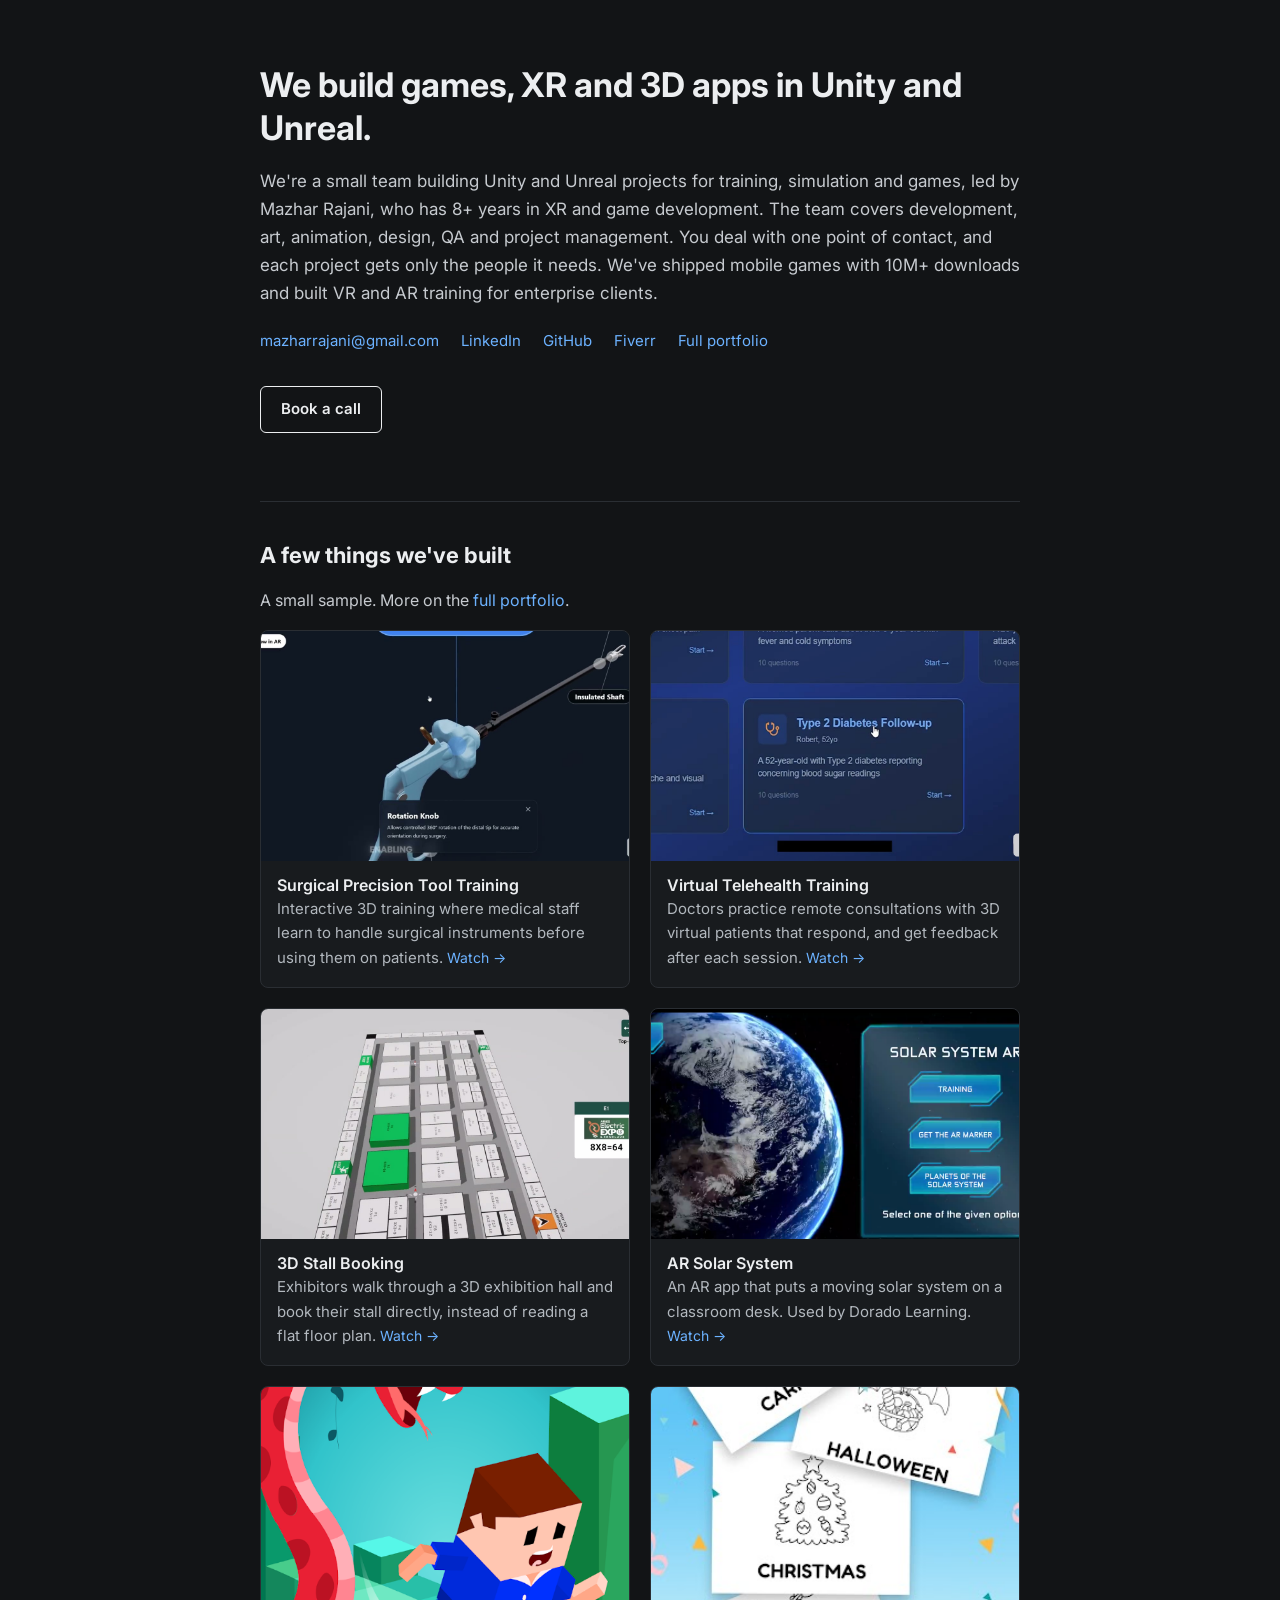
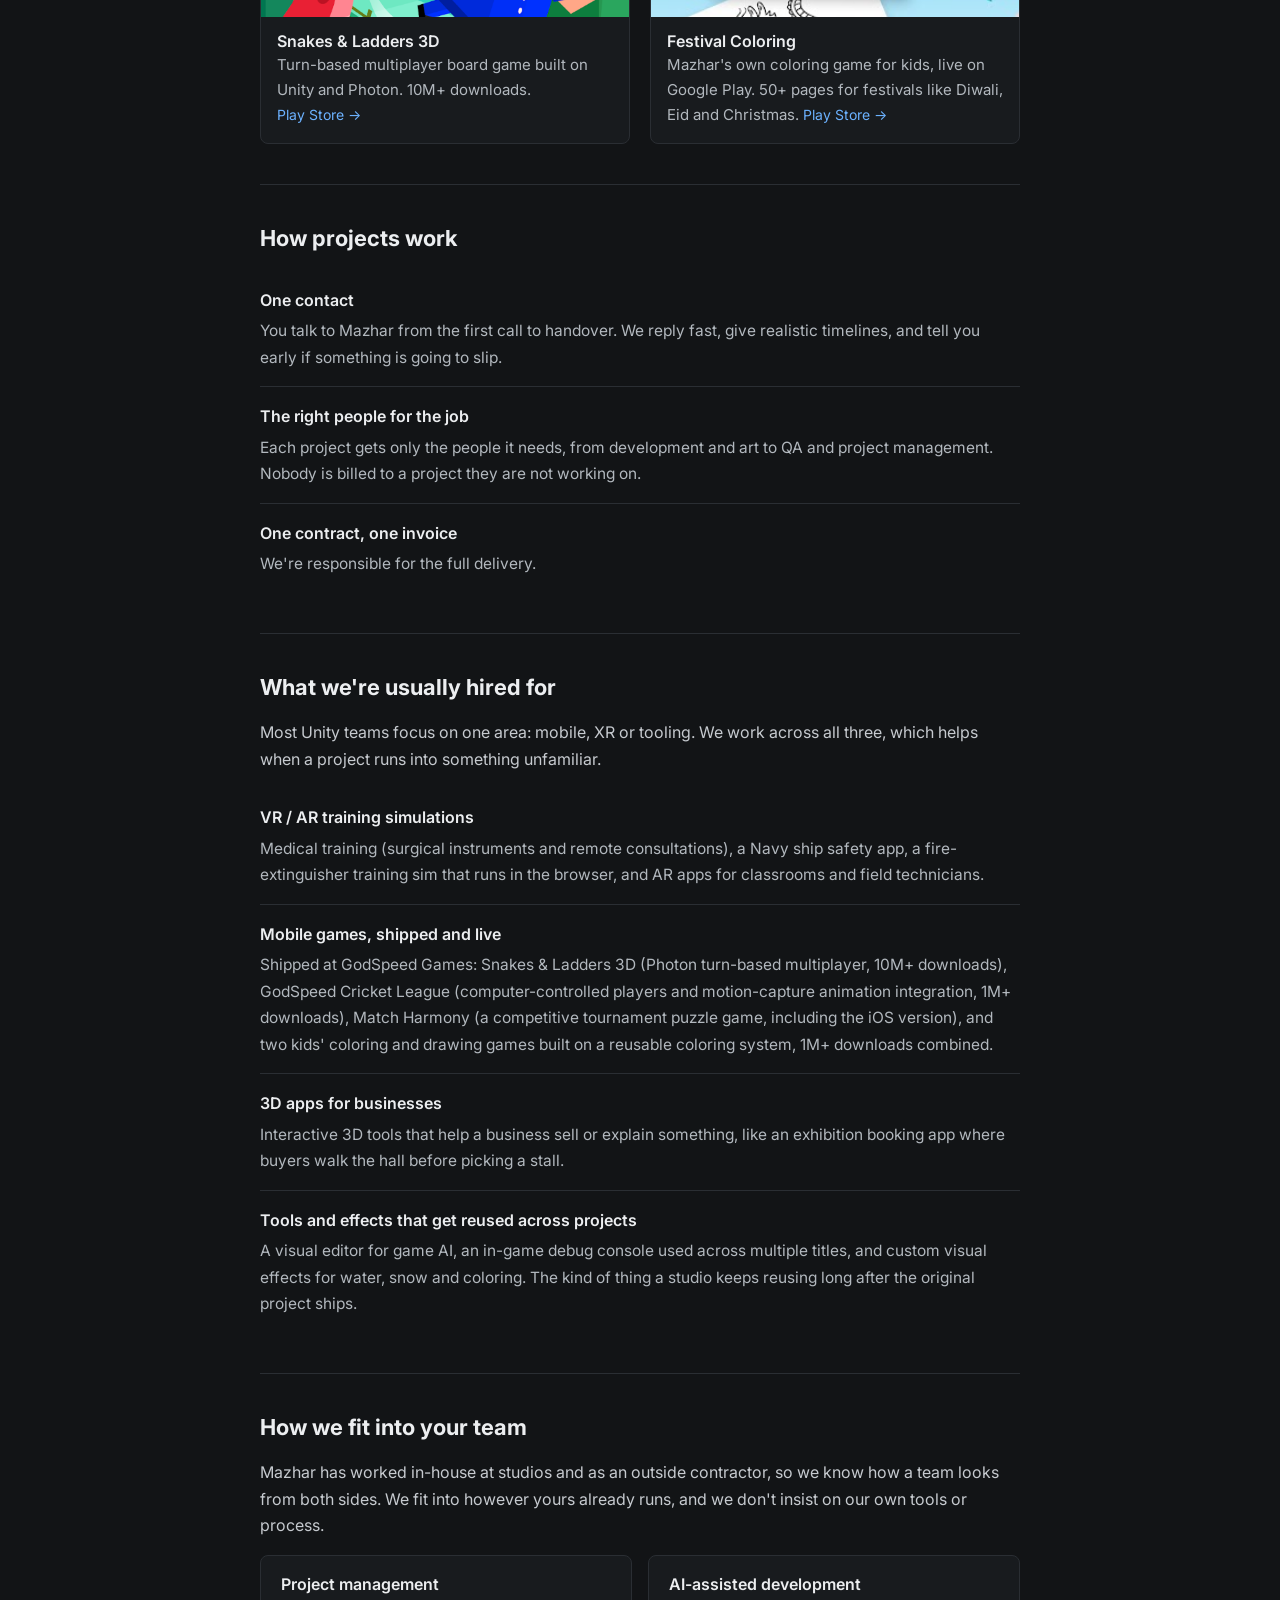
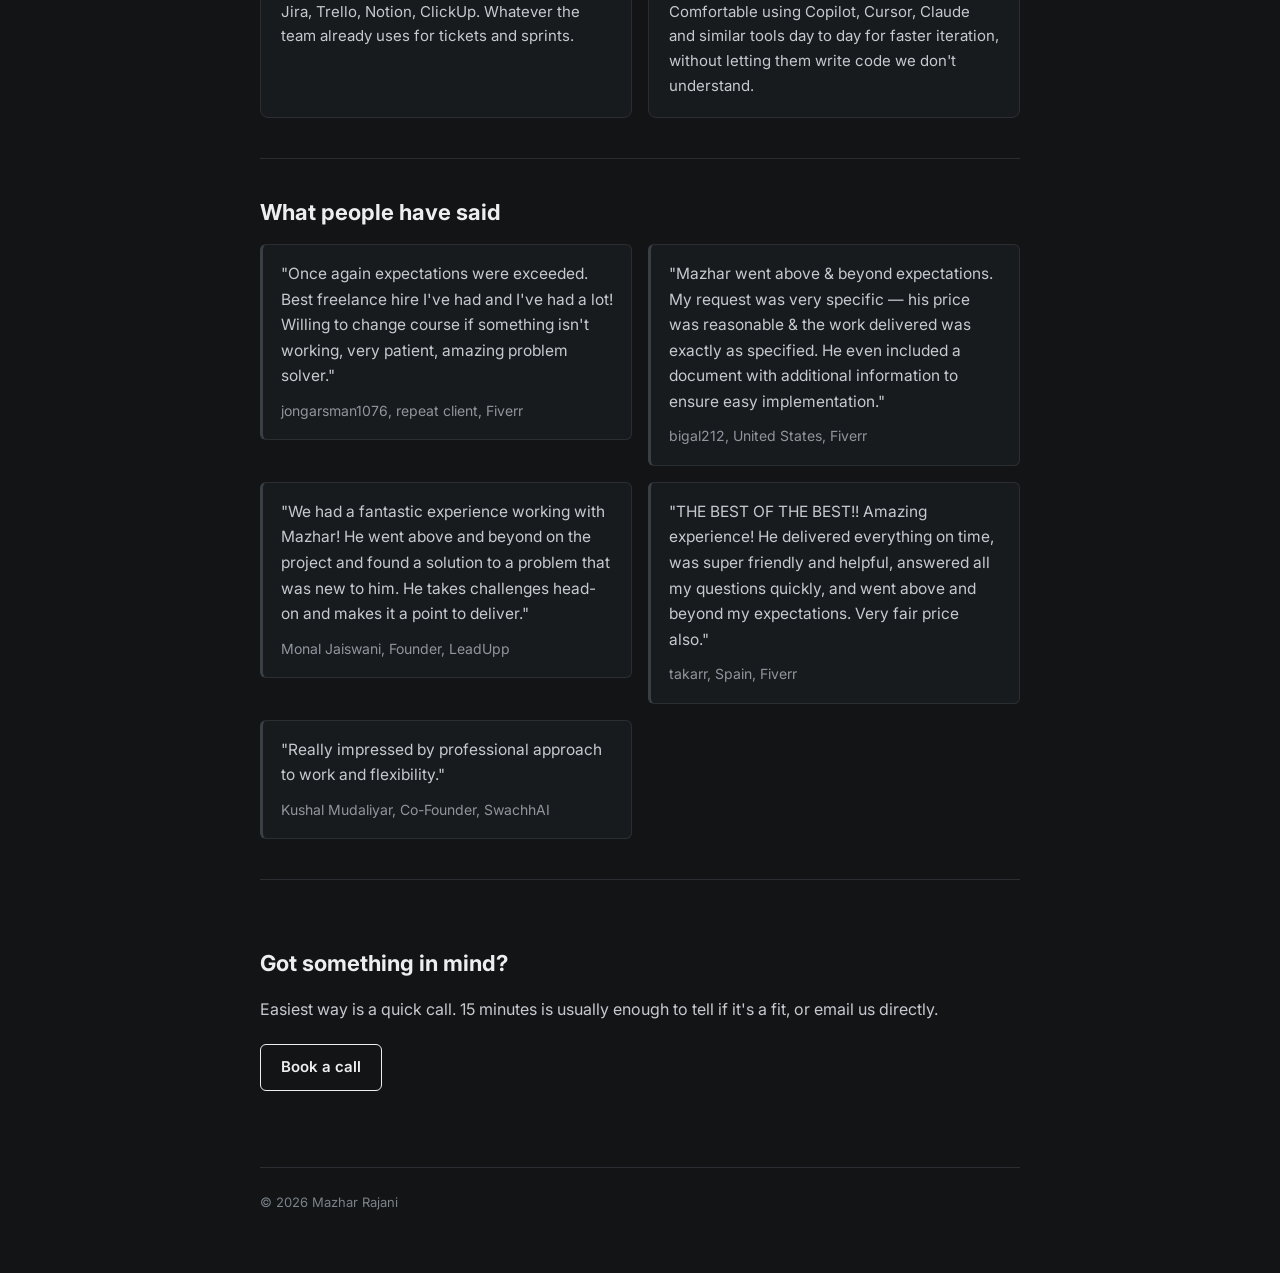
==== commit 3e89d1ea: "Fix claim accuracy and technical issues found in the work page audit Accuracy: - Snakes & Ladders is" ====
--- a/freelance/index.html
+++ b/freelance/index.html
@@ -4,7 +4,6 @@
 <meta charset="UTF-8">
 <title>Mazhar Rajani - Work</title>
 <meta name="robots" content="noindex">
-<link rel="canonical" href="https://mazhar-rajani.github.io/work/">
 <meta http-equiv="refresh" content="0; url=../work/">
 <script>location.replace("../work/" + location.hash);</script>
 </head>
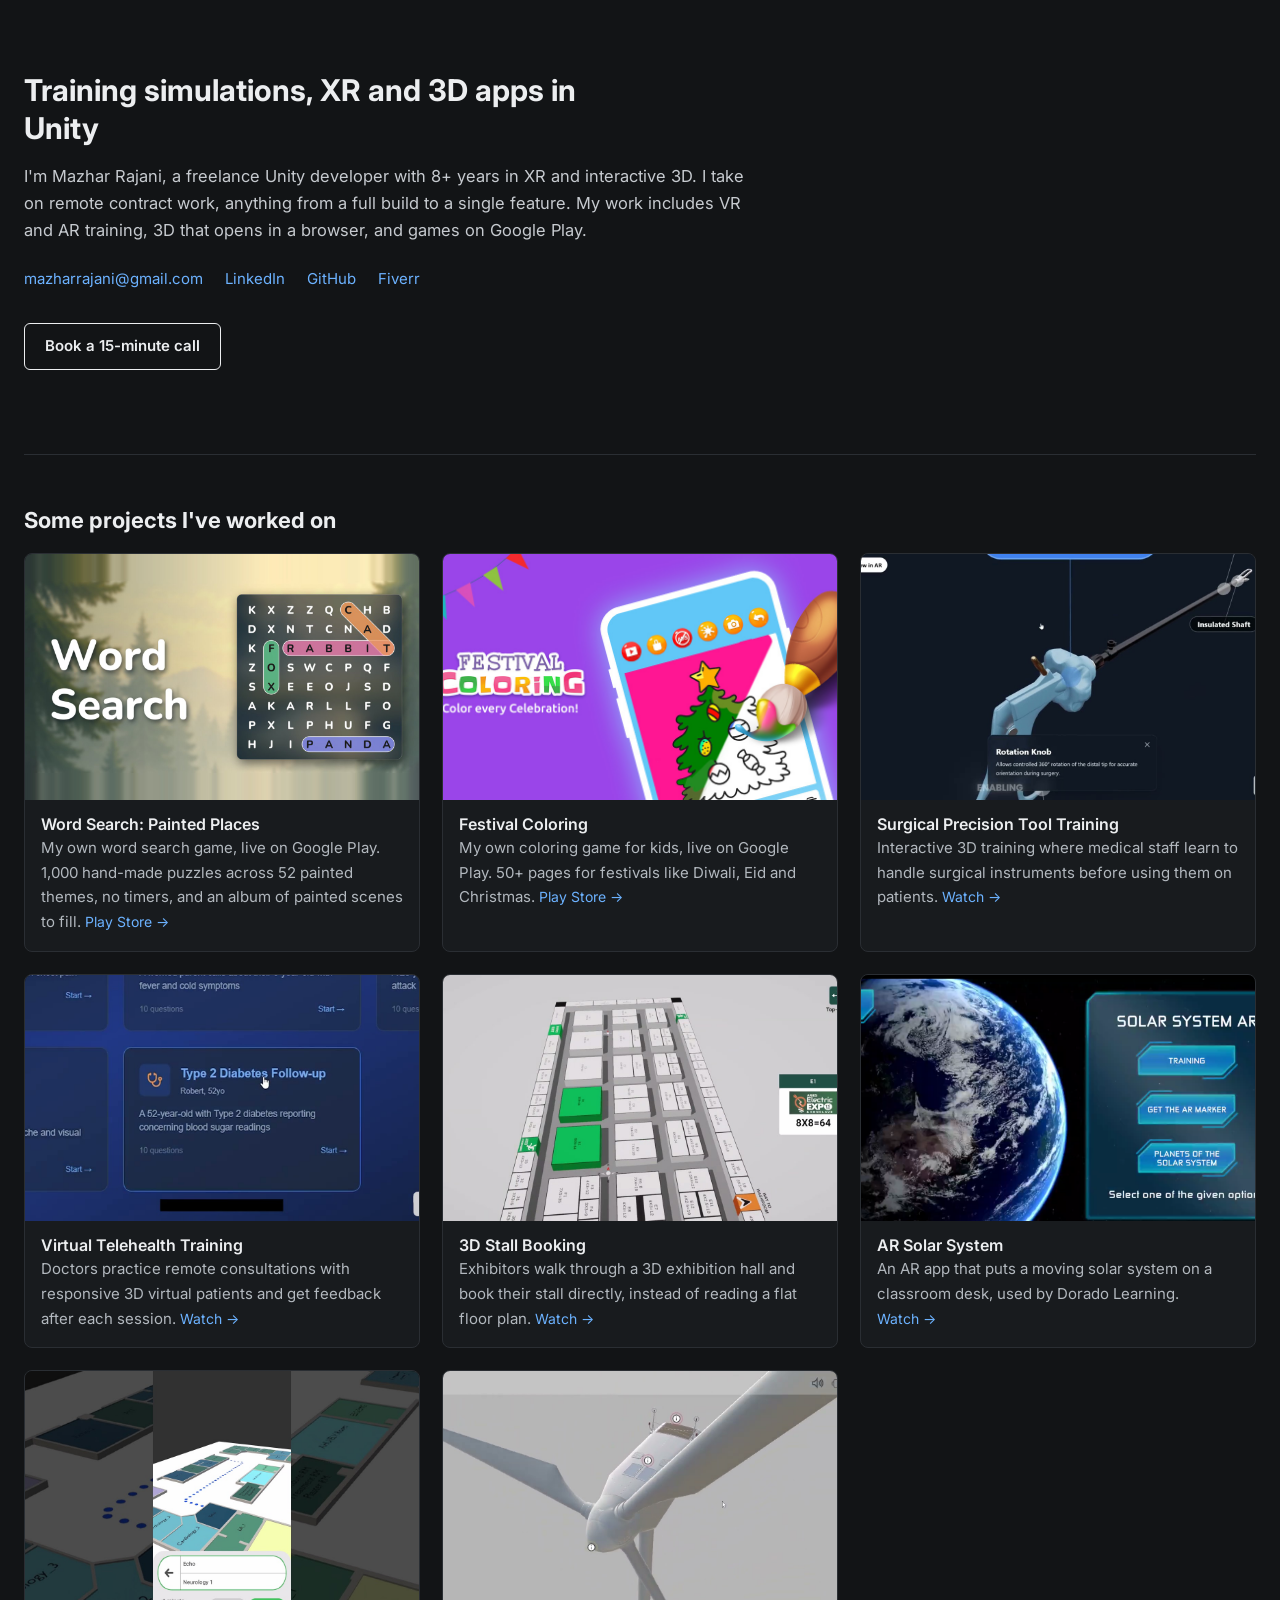
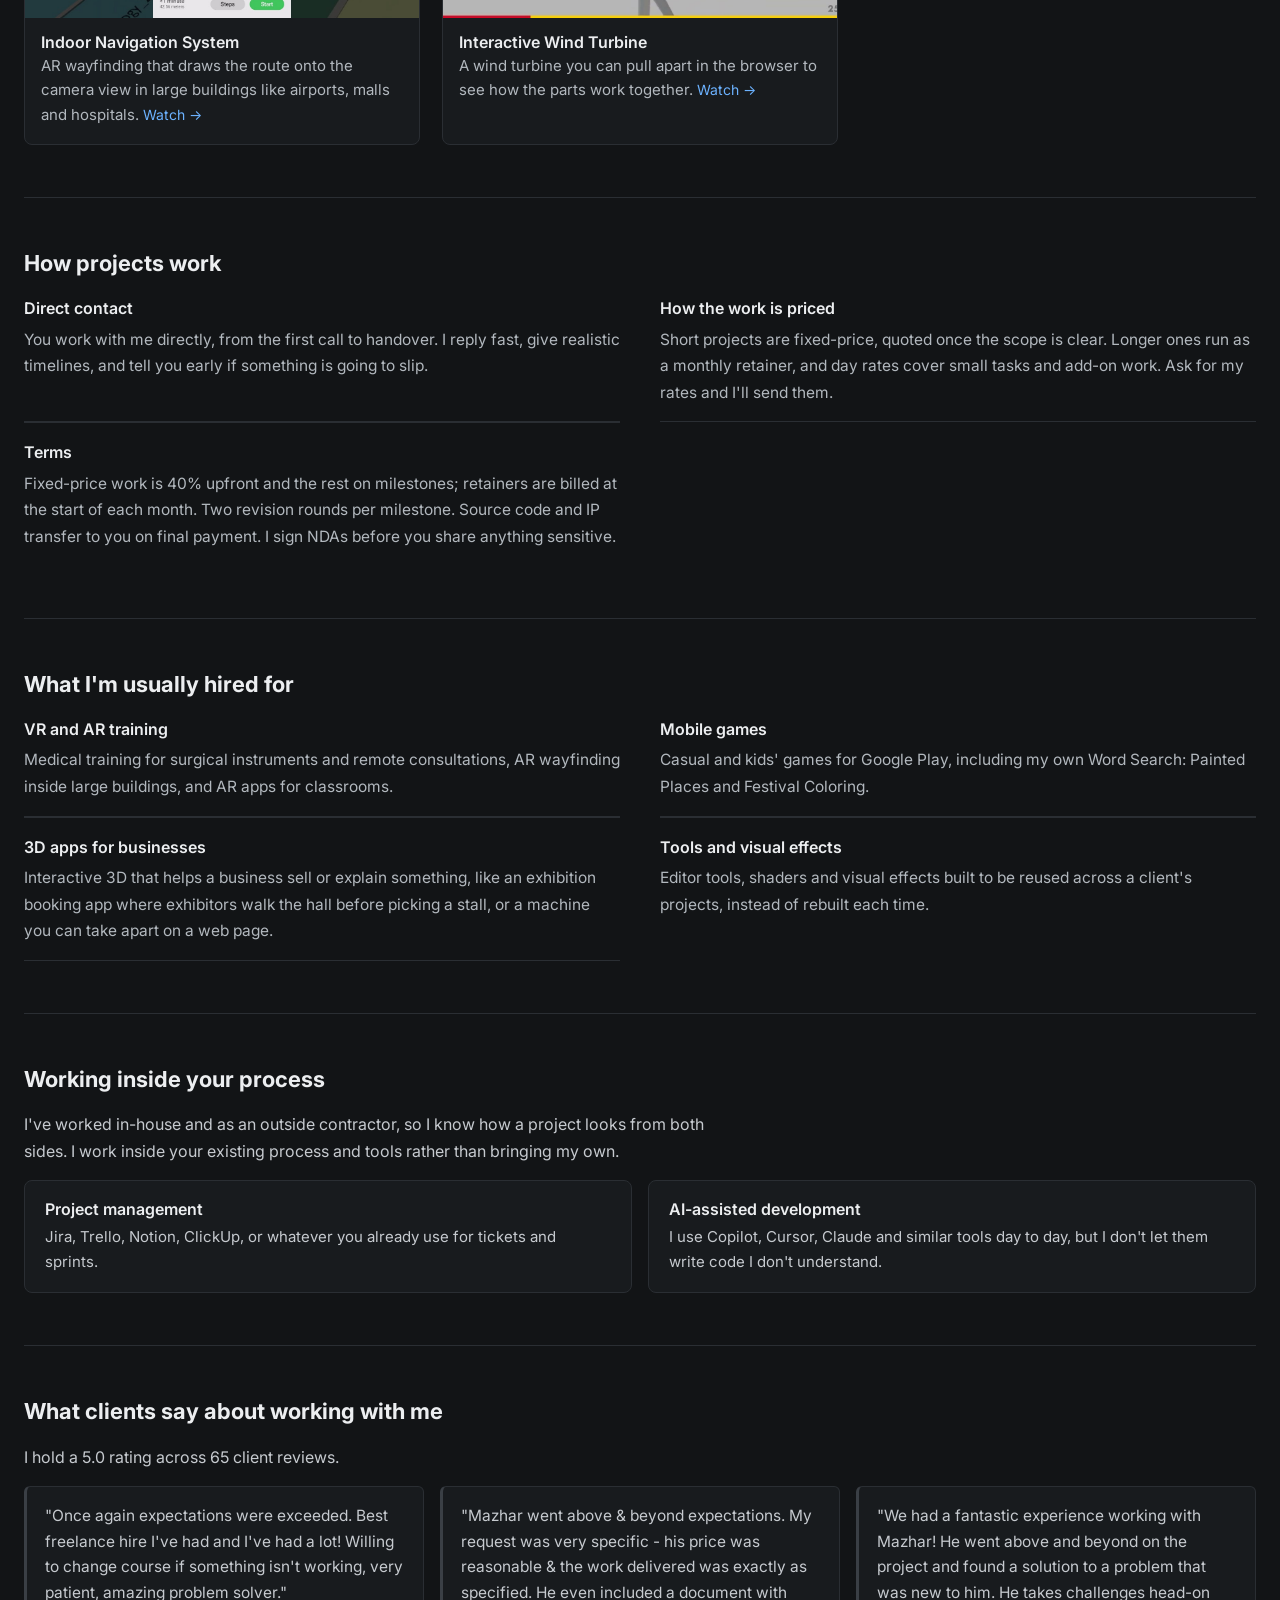
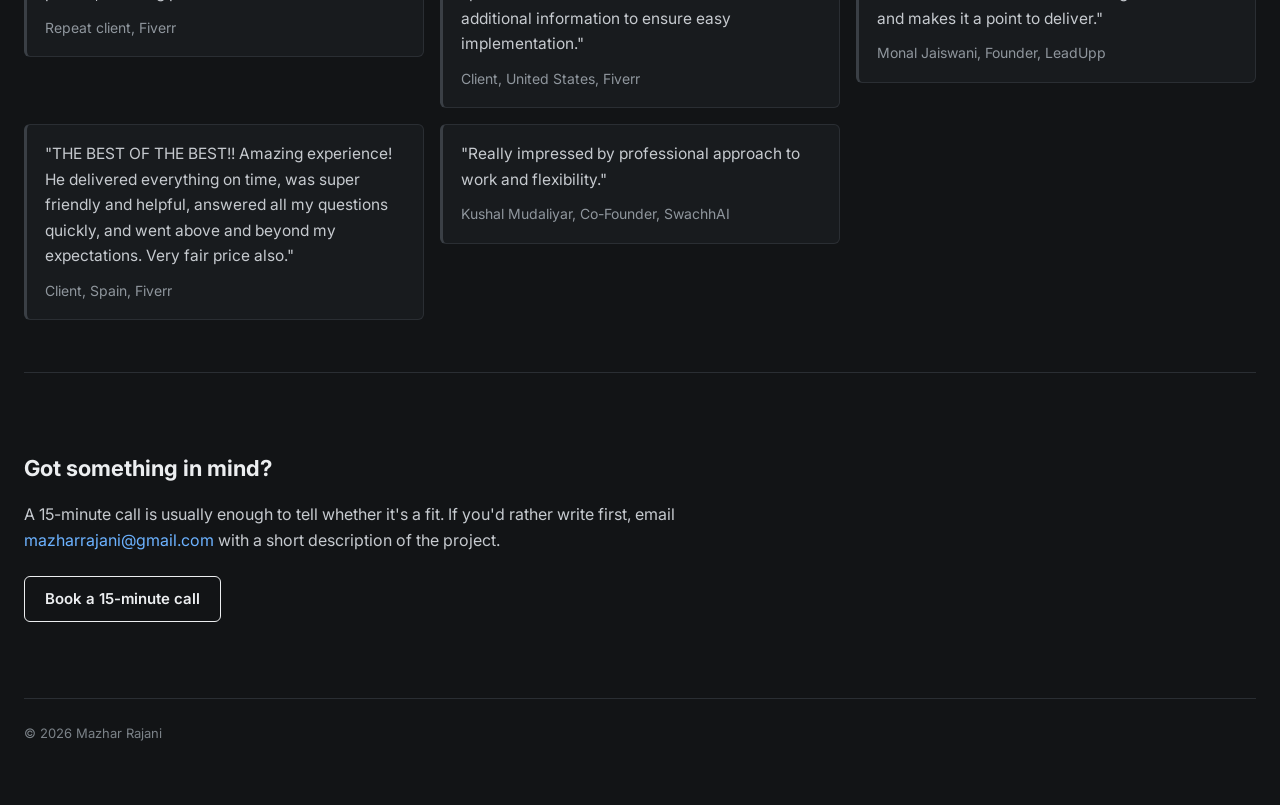
==== commit 47d0794c: "Build the solo freelance page at /freelance/ Replaces the redirect to /work/ with a first-person ver" ====
--- a/freelance/index.html
+++ b/freelance/index.html
@@ -2,12 +2,340 @@
 <html lang="en">
 <head>
 <meta charset="UTF-8">
-<title>Mazhar Rajani - Work</title>
-<meta name="robots" content="noindex">
-<meta http-equiv="refresh" content="0; url=../work/">
-<script>location.replace("../work/" + location.hash);</script>
+<meta name="viewport" content="width=device-width, initial-scale=1.0">
+<meta name="robots" content="noindex, nofollow">
+<title>Freelance Unity Developer | Mazhar Rajani</title>
+<meta name="description" content="I'm Mazhar Rajani, a freelance Unity developer with 8+ years in XR and interactive 3D. I build VR and AR training, browser 3D, mobile games, editor tools and visual effects.">
+<meta property="og:type" content="website">
+<meta property="og:url" content="https://mazhar-rajani.github.io/freelance/">
+<meta property="og:title" content="Freelance Unity Developer | Mazhar Rajani">
+<meta property="og:description" content="I'm Mazhar Rajani, a freelance Unity developer with 8+ years in XR and interactive 3D. I build VR and AR training, browser 3D, mobile games, editor tools and visual effects.">
+<meta property="og:image" content="https://mazhar-rajani.github.io/assets/img/surgical.jpg">
+<meta name="twitter:card" content="summary_large_image">
+<link rel="icon" href="../assets/favicon.svg" type="image/svg+xml">
+<link rel="preconnect" href="https://fonts.googleapis.com">
+<link rel="preconnect" href="https://fonts.gstatic.com" crossorigin>
+<link rel="stylesheet" href="https://fonts.googleapis.com/css2?family=Inter:wght@400;500;600;700&display=swap">
+<meta name="theme-color" content="#121416">
+<style>
+  :root {
+    color-scheme: dark;
+    --bg: #121416;
+    --surface: #181b1e;
+    --surface-2: #202428;
+    --rule: #2a2e33;
+    --rule-strong: #3a3f45;
+    --heading: #eceef0;
+    --text: #c6cacf;
+    --body: #c6cacf;
+    --body-2: #b2b8be;
+    --muted: #8f969d;
+    --faint: #7b8288;
+    --link: #6cb2ff;
+    --link-hover: #a3cfff;
+    --thumb: #202428;
+  }
+  * { box-sizing: border-box; }
+  html { background: var(--bg); }
+  body {
+    margin: 0;
+    padding: 0 24px;
+    background: var(--bg);
+    color: var(--text);
+    font-family: "Inter", system-ui, -apple-system, "Segoe UI", sans-serif;
+    font-size: 16px;
+    line-height: 1.65;
+    -webkit-font-smoothing: antialiased;
+  }
+  @media (max-width: 600px) { body { padding: 0 16px; } }
+  .wrap { max-width: 1280px; margin: 0 auto; }
+  /* Keep running text at a readable measure even though the shell is wide. */
+  header p.intro, section > p, .work-list .detail, blockquote p { max-width: 72ch; }
+  a { color: var(--link); text-decoration: none; }
+  a:hover { color: var(--link-hover); text-decoration: underline; }
+  :focus-visible { outline: 2px solid var(--link); outline-offset: 2px; }
+  h1, h2, h3 { color: var(--heading); font-weight: 700; margin: 0; line-height: 1.25; }
+  header { padding: 72px 0 32px; }
+  h1 { font-size: clamp(24px, 2.4vw, 30px); max-width: 30ch; margin: 0 0 16px; }
+  header p.intro { font-size: 16.5px; color: var(--body); margin: 0; }
+  .links {
+    display: flex;
+    flex-wrap: wrap;
+    gap: 8px 22px;
+    margin-top: 22px;
+    font-size: 15px;
+  }
+  hr { border: none; border-top: 1px solid var(--rule); margin: 52px 0; }
+  h2 { font-size: 22px; margin: 0 0 18px; }
+  section p { font-size: 16px; color: var(--body); }
+  ul.work-list { list-style: none; padding: 0; margin: 0; }
+  @media (min-width: 900px) {
+    ul.work-list { display: grid; grid-template-columns: 1fr 1fr; gap: 0 40px; }
+    ul.work-list li { border-bottom: none; border-top: 1px solid var(--rule); padding: 14px 0; }
+    ul.work-list li:nth-child(-n+2) { border-top: none; padding-top: 0; }
+  }
+  ul.work-list li { padding: 16px 0; border-bottom: 1px solid var(--rule); }
+  ul.work-list li:last-child { border-bottom: none; }
+  ul.work-list .title {
+    display: block;
+    margin-bottom: 4px;
+    color: var(--heading);
+    font-weight: 600;
+    font-size: 16px;
+  }
+  ul.work-list .detail { font-size: 15.5px; color: var(--body-2); }
+  .tools-grid { display: grid; grid-template-columns: repeat(auto-fit, minmax(320px, 1fr)); gap: 16px; }
+  .tools-grid > div {
+    background: var(--surface);
+    border: 1px solid var(--rule);
+    border-radius: 8px;
+    padding: 18px 20px;
+  }
+  .tools-grid h3 { font-size: 16px; font-weight: 600; margin: 0 0 6px; }
+  .tools-grid p { font-size: 15px; margin: 0; color: var(--body); }
+  @media (max-width: 560px) { .tools-grid { grid-template-columns: 1fr; } }
+  .proj-grid { display: grid; grid-template-columns: repeat(auto-fill, minmax(300px, 1fr)); gap: 22px; }
+  .proj-card {
+    background: var(--surface);
+    border: 1px solid var(--rule);
+    border-radius: 8px;
+    overflow: hidden;
+  }
+  .proj-card .proj-thumb {
+    display: block;
+    aspect-ratio: 16 / 10;
+    background-color: var(--thumb);
+  }
+  .proj-card .proj-thumb img { width: 100%; height: 100%; object-fit: cover; display: block; }
+  .proj-card .proj-thumb:focus-visible { outline-offset: -3px; }
+  .proj-card h3.proj-title {
+    color: var(--heading);
+    font-weight: 600;
+    font-size: 16px;
+    margin: 0;
+    padding: 14px 16px 2px;
+  }
+  .proj-card p.proj-desc {
+    font-size: 15px;
+    color: var(--body-2);
+    margin: 0;
+    padding: 0 16px 16px;
+  }
+  .proj-card p.proj-desc a { font-size: 14px; white-space: nowrap; }
+  blockquote {
+    margin: 0 0 20px;
+    padding: 16px 18px;
+    background: var(--surface);
+    border: 1px solid var(--rule);
+    border-left: 3px solid var(--rule-strong);
+    border-radius: 6px;
+  }
+  blockquote p { margin: 0 0 8px; font-size: 15.5px; color: var(--body); }
+  blockquote cite { font-style: normal; font-size: 14px; color: var(--muted); }
+  .header-cta { margin: 26px 0 0; }
+  .quote-grid {
+    display: grid;
+    grid-template-columns: repeat(auto-fit, minmax(360px, 1fr));
+    gap: 16px;
+    align-items: start;
+  }
+  .quote-grid blockquote { margin: 0; }
+  @media (max-width: 640px) { .quote-grid { grid-template-columns: 1fr; } }
+  .cta { padding: 30px 0 60px; }
+  .cta p { font-size: 16px; }
+  .btn {
+    display: inline-block;
+    margin-top: 6px;
+    padding: 10px 20px;
+    border: 1px solid var(--heading);
+    border-radius: 6px;
+    color: var(--heading);
+    font-weight: 600;
+    font-size: 15px;
+  }
+  .btn:hover { background: var(--heading); color: var(--bg); text-decoration: none; }
+  @media print {
+    :root { --heading: #000; --text: #000; --body: #000; --body-2: #222; --muted: #444; --faint: #444; }
+    html, body { background: #fff; color: #000; }
+    .wrap { max-width: none; }
+    .proj-grid, .tools-grid, .quote-grid { display: block; }
+    .proj-card, .tools-grid > div, blockquote { break-inside: avoid; border-color: #bbb; background: #fff; }
+    .proj-card { margin-bottom: 14px; }
+    .proj-card .proj-thumb { display: none; }
+    .btn { border-color: #000; color: #000; }
+    a { color: #000; text-decoration: underline; }
+    a[href^="http"]::after, a[href^="mailto"]::after { content: " (" attr(href) ")"; font-size: 12px; word-break: break-all; }
+    hr, footer { border-color: #bbb; }
+  }
+  footer {
+    padding: 24px 0 60px;
+    border-top: 1px solid var(--rule);
+    font-size: 13px;
+    color: var(--faint);
+  }
+</style>
 </head>
 <body>
-<p>This page has moved to <a href="../work/">mazhar-rajani.github.io/work</a>.</p>
+<div class="wrap">
+
+  <header>
+    <h1>Training simulations, XR and 3D apps in Unity</h1>
+    <p class="intro">I'm Mazhar Rajani, a freelance Unity developer with 8+ years in XR and interactive 3D. I take on remote contract work, anything from a full build to a single feature. My work includes VR and AR training, 3D that opens in a browser, and games on Google Play.</p>
+    <div class="links">
+      <a href="mailto:mazharrajani@gmail.com">mazharrajani@gmail.com</a>
+      <a href="https://www.linkedin.com/in/mazharrajani" target="_blank" rel="noopener">LinkedIn</a>
+      <a href="https://github.com/Mazhar-Rajani" target="_blank" rel="noopener">GitHub</a>
+      <a href="https://www.fiverr.com/mazharrajani" target="_blank" rel="noopener">Fiverr</a>
+    </div>
+    <p class="header-cta"><a class="btn" href="https://calendly.com/mazharrajani" target="_blank" rel="noopener">Book a 15-minute call</a></p>
+  </header>
+
+  <hr>
+
+  <section>
+    <h2>Some projects I've worked on</h2>
+    <div class="proj-grid">
+      <div class="proj-card">
+        <a class="proj-thumb" href="https://play.google.com/store/apps/details?id=com.halfcarrot.wordsearch" target="_blank" rel="noopener" aria-label="Word Search: Painted Places"><img src="../assets/img/wordsearch.jpg" alt="Word Search: Painted Places" loading="lazy" width="1280" height="800"></a>
+        <h3 class="proj-title">Word Search: Painted Places</h3>
+        <p class="proj-desc">My own word search game, live on Google Play. 1,000 hand-made puzzles across 52 painted themes, no timers, and an album of painted scenes to fill. <a href="https://play.google.com/store/apps/details?id=com.halfcarrot.wordsearch" target="_blank" rel="noopener">Play Store &rarr;</a></p>
+      </div>
+      <div class="proj-card">
+        <a class="proj-thumb" href="https://play.google.com/store/apps/details?id=com.halfcarrot.festivalcoloring" target="_blank" rel="noopener" aria-label="Festival Coloring"><img src="../assets/img/festival.jpg" alt="Festival Coloring" loading="lazy" width="1280" height="800"></a>
+        <h3 class="proj-title">Festival Coloring</h3>
+        <p class="proj-desc">My own coloring game for kids, live on Google Play. 50+ pages for festivals like Diwali, Eid and Christmas. <a href="https://play.google.com/store/apps/details?id=com.halfcarrot.festivalcoloring" target="_blank" rel="noopener">Play Store &rarr;</a></p>
+      </div>
+      <div class="proj-card">
+        <a class="proj-thumb" href="https://youtu.be/l0HwZQnCMjs" target="_blank" rel="noopener" aria-label="Surgical Precision Tool Training"><img src="../assets/img/surgical.jpg" alt="Surgical Precision Tool Training" loading="lazy" width="1280" height="800"></a>
+        <h3 class="proj-title">Surgical Precision Tool Training</h3>
+        <p class="proj-desc">Interactive 3D training where medical staff learn to handle surgical instruments before using them on patients. <a href="https://youtu.be/l0HwZQnCMjs" target="_blank" rel="noopener">Watch &rarr;</a></p>
+      </div>
+      <div class="proj-card">
+        <a class="proj-thumb" href="https://youtu.be/McCpcAu6lIw" target="_blank" rel="noopener" aria-label="Virtual Telehealth Training"><img src="../assets/img/telehealth.jpg" alt="Virtual Telehealth Training" loading="lazy" width="1280" height="800"></a>
+        <h3 class="proj-title">Virtual Telehealth Training</h3>
+        <p class="proj-desc">Doctors practice remote consultations with responsive 3D virtual patients and get feedback after each session. <a href="https://youtu.be/McCpcAu6lIw" target="_blank" rel="noopener">Watch &rarr;</a></p>
+      </div>
+      <div class="proj-card">
+        <a class="proj-thumb" href="https://youtu.be/8nEA7HbXSIw" target="_blank" rel="noopener" aria-label="3D Stall Booking"><img src="../assets/img/stallbooking.jpg" alt="3D Stall Booking" loading="lazy" width="1280" height="800"></a>
+        <h3 class="proj-title">3D Stall Booking</h3>
+        <p class="proj-desc">Exhibitors walk through a 3D exhibition hall and book their stall directly, instead of reading a flat floor plan. <a href="https://youtu.be/8nEA7HbXSIw" target="_blank" rel="noopener">Watch &rarr;</a></p>
+      </div>
+      <div class="proj-card">
+        <a class="proj-thumb" href="https://youtu.be/4pJSFAe9ZhQ" target="_blank" rel="noopener" aria-label="AR Solar System"><img src="../assets/img/solar.png" alt="AR Solar System" loading="lazy" width="1280" height="800"></a>
+        <h3 class="proj-title">AR Solar System</h3>
+        <p class="proj-desc">An AR app that puts a moving solar system on a classroom desk, used by Dorado Learning. <a href="https://youtu.be/4pJSFAe9ZhQ" target="_blank" rel="noopener">Watch &rarr;</a></p>
+      </div>
+      <div class="proj-card">
+        <a class="proj-thumb" href="https://youtu.be/yHi07J7wmMo" target="_blank" rel="noopener" aria-label="Indoor Navigation System"><img src="../assets/img/indoornav.jpg" alt="Indoor Navigation System" loading="lazy" width="1280" height="800"></a>
+        <h3 class="proj-title">Indoor Navigation System</h3>
+        <p class="proj-desc">AR wayfinding that draws the route onto the camera view in large buildings like airports, malls and hospitals. <a href="https://youtu.be/yHi07J7wmMo" target="_blank" rel="noopener">Watch &rarr;</a></p>
+      </div>
+      <div class="proj-card">
+        <a class="proj-thumb" href="https://youtu.be/WLIrNj_RfYg" target="_blank" rel="noopener" aria-label="Interactive Wind Turbine"><img src="../assets/img/windturbine.jpg" alt="Interactive Wind Turbine" loading="lazy" width="1280" height="800"></a>
+        <h3 class="proj-title">Interactive Wind Turbine</h3>
+        <p class="proj-desc">A wind turbine you can pull apart in the browser to see how the parts work together. <a href="https://youtu.be/WLIrNj_RfYg" target="_blank" rel="noopener">Watch &rarr;</a></p>
+      </div>
+    </div>
+  </section>
+
+  <hr>
+
+  <section>
+    <h2>How projects work</h2>
+    <ul class="work-list">
+      <li>
+        <span class="title">Direct contact</span>
+        <span class="detail">You work with me directly, from the first call to handover. I reply fast, give realistic timelines, and tell you early if something is going to slip.</span>
+      </li>
+      <li>
+        <span class="title">How the work is priced</span>
+        <span class="detail">Short projects are fixed-price, quoted once the scope is clear. Longer ones run as a monthly retainer, and day rates cover small tasks and add-on work. Ask for my rates and I'll send them.</span>
+      </li>
+      <li>
+        <span class="title">Terms</span>
+        <span class="detail">Fixed-price work is 40% upfront and the rest on milestones; retainers are billed at the start of each month. Two revision rounds per milestone. Source code and IP transfer to you on final payment. I sign NDAs before you share anything sensitive.</span>
+      </li>
+    </ul>
+  </section>
+  <hr>
+  <section>
+    <h2>What I'm usually hired for</h2>
+    <ul class="work-list">
+      <li>
+        <span class="title">VR and AR training</span>
+        <span class="detail">Medical training for surgical instruments and remote consultations, AR wayfinding inside large buildings, and AR apps for classrooms.</span>
+      </li>
+      <li>
+        <span class="title">Mobile games</span>
+        <span class="detail">Casual and kids' games for Google Play, including my own Word Search: Painted Places and Festival Coloring.</span>
+      </li>
+      <li>
+        <span class="title">3D apps for businesses</span>
+        <span class="detail">Interactive 3D that helps a business sell or explain something, like an exhibition booking app where exhibitors walk the hall before picking a stall, or a machine you can take apart on a web page.</span>
+      </li>
+      <li>
+        <span class="title">Tools and visual effects</span>
+        <span class="detail">Editor tools, shaders and visual effects built to be reused across a client's projects, instead of rebuilt each time.</span>
+      </li>
+    </ul>
+  </section>
+
+  <hr>
+
+  <section>
+    <h2>Working inside your process</h2>
+    <p>I've worked in-house and as an outside contractor, so I know how a project looks from both sides. I work inside your existing process and tools rather than bringing my own.</p>
+    <div class="tools-grid">
+      <div>
+        <h3>Project management</h3>
+        <p>Jira, Trello, Notion, ClickUp, or whatever you already use for tickets and sprints.</p>
+      </div>
+      <div>
+        <h3>AI-assisted development</h3>
+        <p>I use Copilot, Cursor, Claude and similar tools day to day, but I don't let them write code I don't understand.</p>
+      </div>
+    </div>
+  </section>
+
+  <hr>
+
+  <section>
+    <h2>What clients say about working with me</h2>
+    <p>I hold a 5.0 rating across 65 client reviews.</p>
+    <div class="quote-grid">
+    <blockquote>
+      <p>"Once again expectations were exceeded. Best freelance hire I've had and I've had a lot! Willing to change course if something isn't working, very patient, amazing problem solver."</p>
+      <cite>Repeat client, Fiverr</cite>
+    </blockquote>
+    <blockquote>
+      <p>"Mazhar went above & beyond expectations. My request was very specific - his price was reasonable & the work delivered was exactly as specified. He even included a document with additional information to ensure easy implementation."</p>
+      <cite>Client, United States, Fiverr</cite>
+    </blockquote>
+    <blockquote>
+      <p>"We had a fantastic experience working with Mazhar! He went above and beyond on the project and found a solution to a problem that was new to him. He takes challenges head-on and makes it a point to deliver."</p>
+      <cite>Monal Jaiswani, Founder, LeadUpp</cite>
+    </blockquote>
+    <blockquote>
+      <p>"THE BEST OF THE BEST!! Amazing experience! He delivered everything on time, was super friendly and helpful, answered all my questions quickly, and went above and beyond my expectations. Very fair price also."</p>
+      <cite>Client, Spain, Fiverr</cite>
+    </blockquote>
+    <blockquote>
+      <p>"Really impressed by professional approach to work and flexibility."</p>
+      <cite>Kushal Mudaliyar, Co-Founder, SwachhAI</cite>
+    </blockquote>
+    </div>
+  </section>
+
+  <hr>
+
+  <section class="cta">
+    <h2>Got something in mind?</h2>
+    <p>A 15-minute call is usually enough to tell whether it's a fit. If you'd rather write first, email <a href="mailto:mazharrajani@gmail.com">mazharrajani@gmail.com</a> with a short description of the project.</p>
+    <p><a class="btn" href="https://calendly.com/mazharrajani" target="_blank" rel="noopener">Book a 15-minute call</a></p>
+  </section>
+
+  <footer>© 2026 Mazhar Rajani</footer>
+
+</div>
 </body>
 </html>
